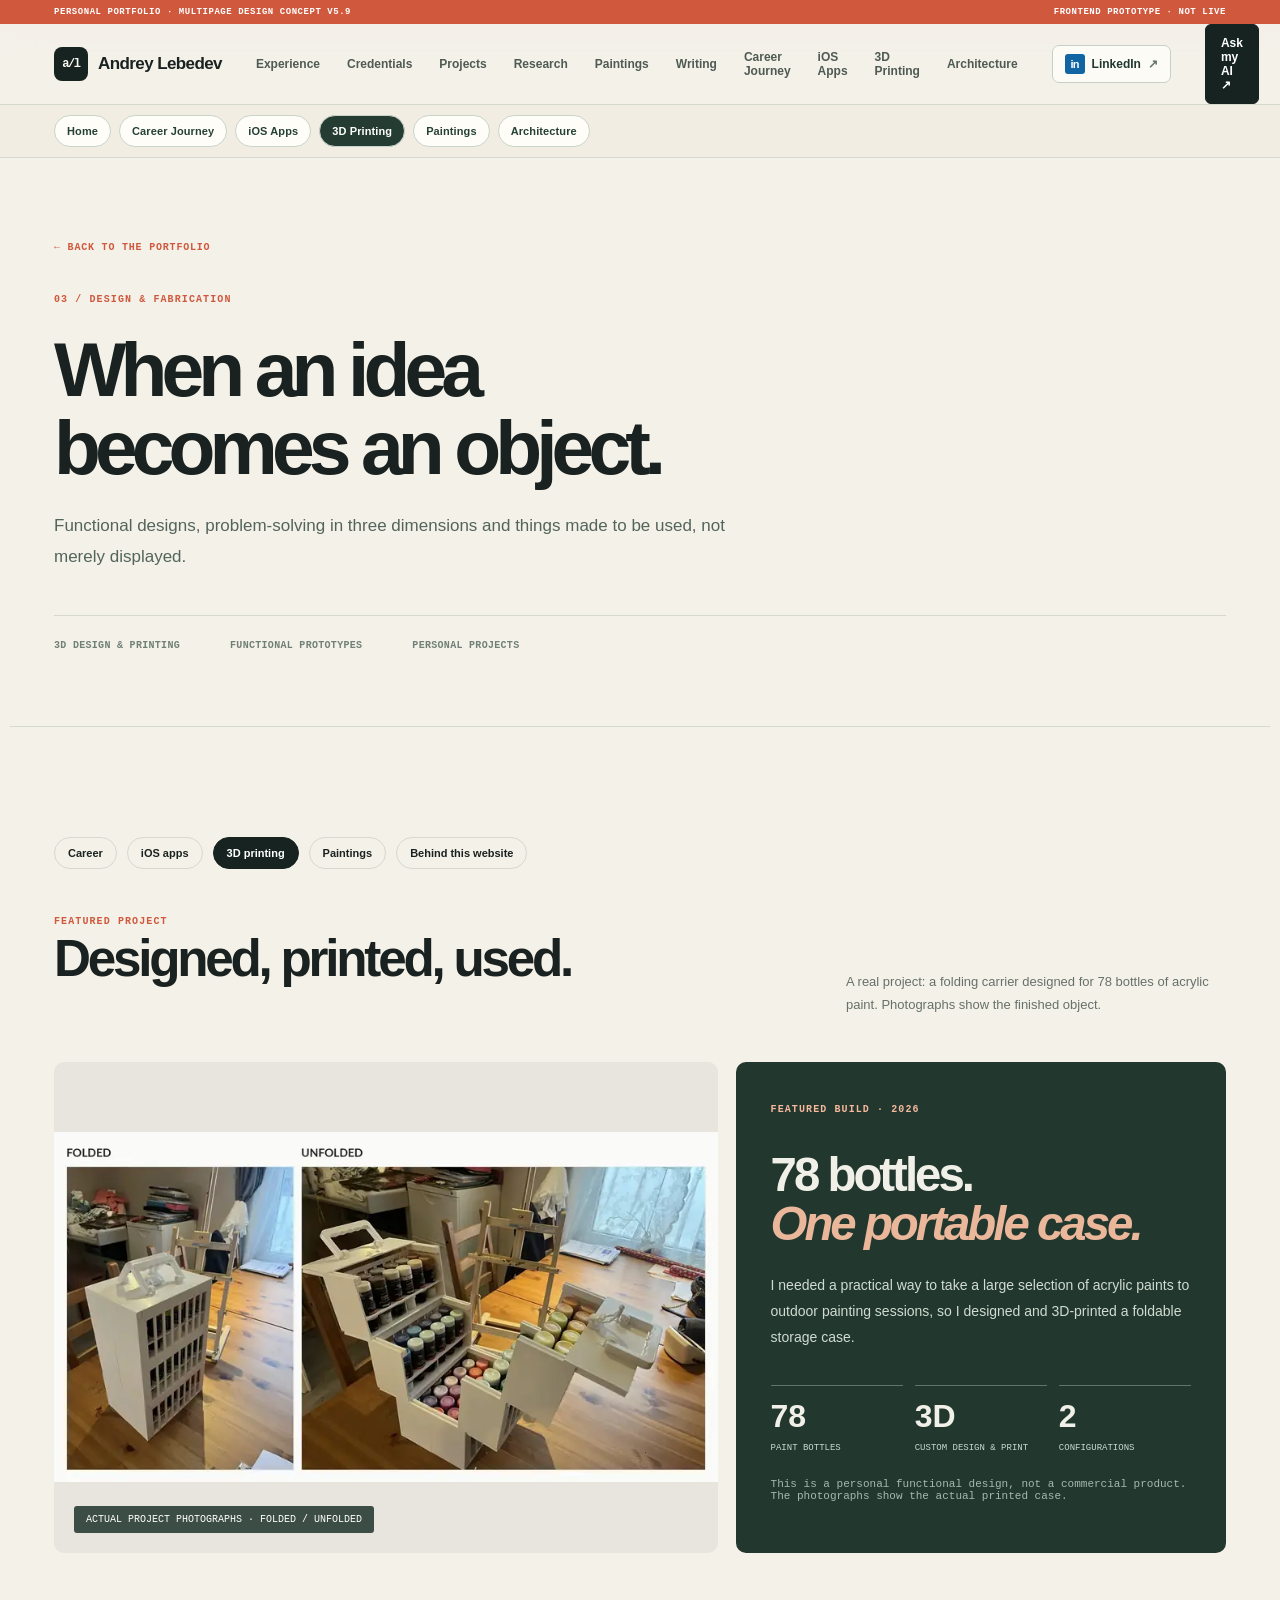
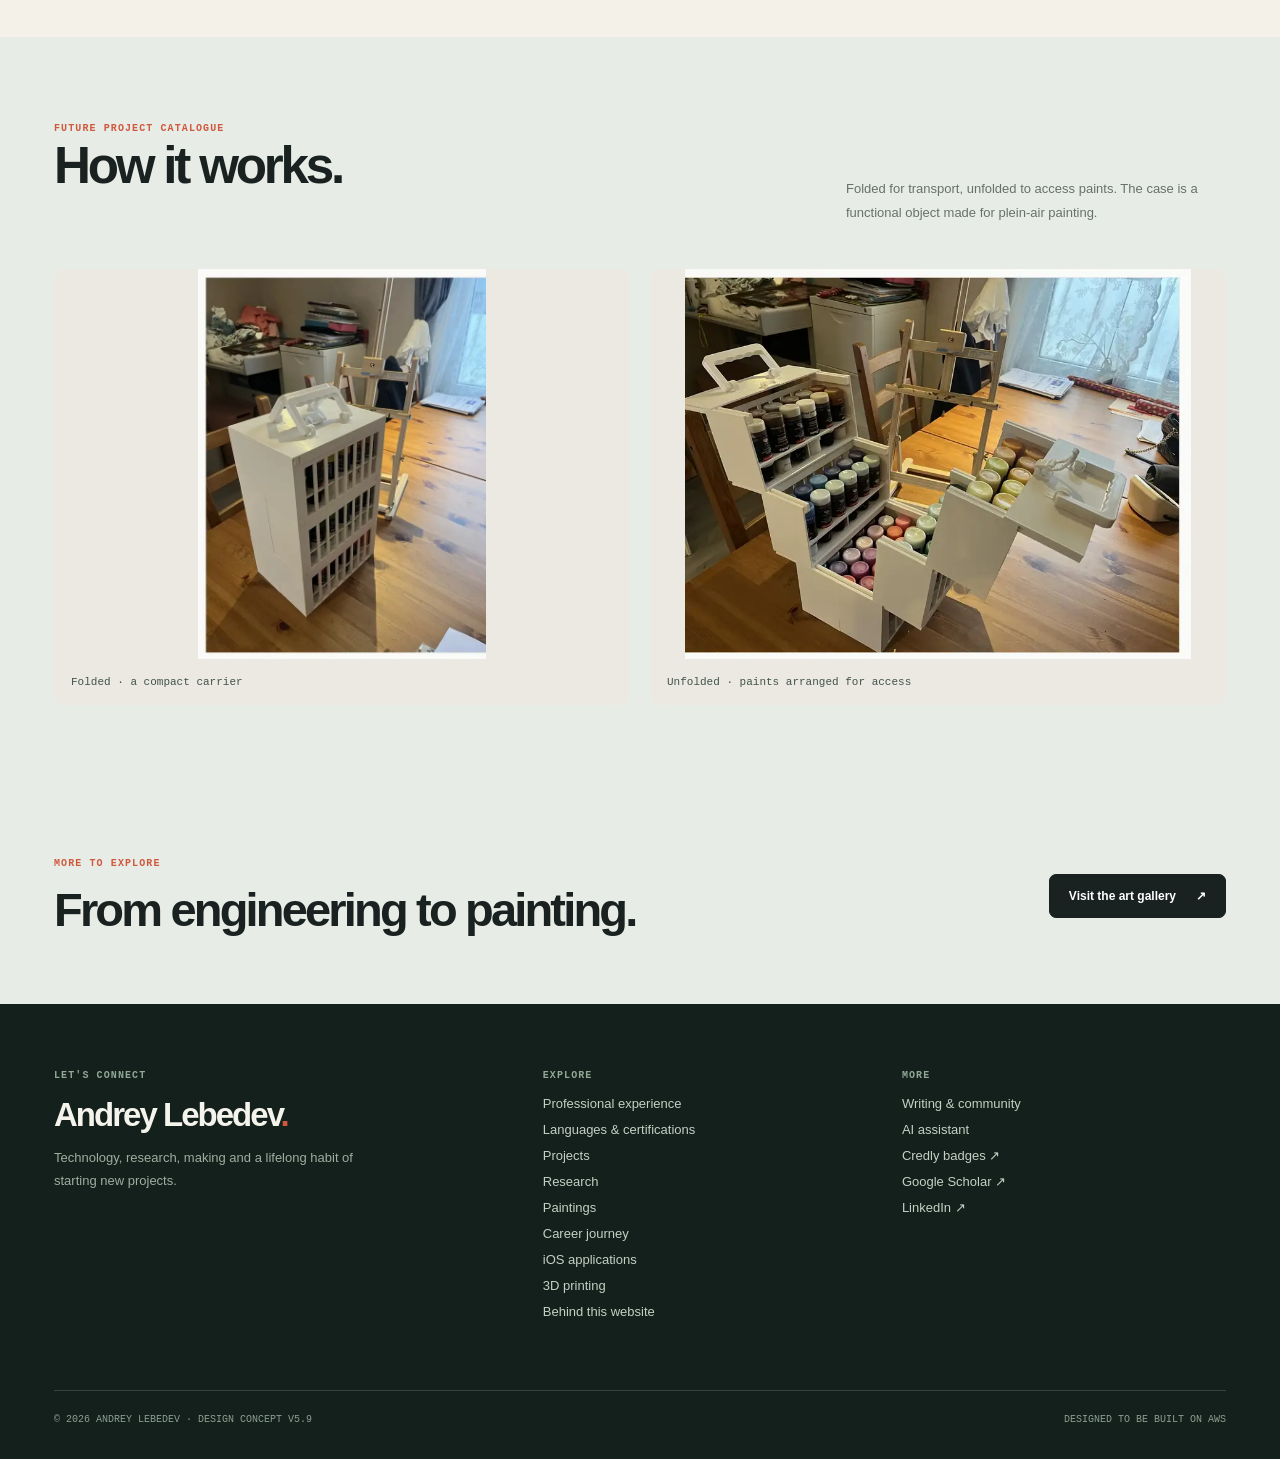
==== 3d-printing.html @ 44c7d783 "Add portfolio website and Amplify Hosting configuration" ====
<!DOCTYPE html>

<html lang="en"><head><meta charset="utf-8"/><meta content="width=device-width,initial-scale=1" name="viewport"/><meta content="#f4f1e9" name="theme-color"/><meta content="Functional 3D-printed designs and workshop projects by Andrey Lebedev." name="description"/><title>3D Printing | Andrey Lebedev</title><link href="assets/styles-3bea09bef80b.css" rel="stylesheet"/></head><body><div class="design-ribbon"><div class="wrap"><span>PERSONAL PORTFOLIO · MULTIPAGE DESIGN CONCEPT V5.9</span><span>FRONTEND PROTOTYPE · NOT LIVE</span></div></div><header>
<div class="wrap nav">
<a aria-label="Andrey Lebedev, home" class="logo" href="index.html#home"><span class="logo-box">a/l</span> Andrey Lebedev</a>
<nav aria-label="Main navigation" class="nav-links" id="navLinks">
<a href="index.html#experience">Experience</a><a href="index.html#credentials">Credentials</a><a href="index.html#projects">Projects</a><a href="index.html#research">Research</a><a href="art.html">Paintings</a><a href="index.html#writing">Writing</a>
<a href="career.html">Career Journey</a><a href="apps.html">iOS Apps</a><a href="3d-printing.html">3D Printing</a><a href="behind-the-site.html">Architecture</a></nav>
<a aria-label="Andrey Lebedev on LinkedIn (opens new tab)" class="nav-linkedin" href="https://www.linkedin.com/in/andremoniy/" rel="noopener noreferrer" target="_blank"><span aria-hidden="true" class="li-mark">in</span><span class="li-label">LinkedIn</span><span aria-hidden="true" class="li-out">↗</span></a><a class="nav-cta" href="index.html#assistant">Ask my AI ↗</a>
<button aria-expanded="false" aria-label="Toggle navigation" class="mobile-toggle" id="mobileToggle">☰</button>
</div>
</header><div class="site-directory"><nav aria-label="Portfolio pages" class="wrap"><a href="index.html#home">Home</a><a href="career.html">Career Journey</a><a href="apps.html">iOS Apps</a><a aria-current="page" href="3d-printing.html">3D Printing</a><a href="art.html">Paintings</a><a href="behind-the-site.html">Architecture</a></nav></div><main><section class="page-hero wrap"><a class="backlink" href="index.html#projects">← BACK TO THE PORTFOLIO</a><div class="eyebrow" style="margin-top:38px">03 / DESIGN &amp; FABRICATION</div><h1>When an idea<br/>becomes an object.</h1><p class="lede">Functional designs, problem-solving in three dimensions and things made to be used, not merely displayed.</p><div class="page-meta"><span>3D DESIGN &amp; PRINTING</span><span>FUNCTIONAL PROTOTYPES</span><span>PERSONAL PROJECTS</span></div></section>
<section class="page-section"><div class="wrap"><nav aria-label="Explore portfolio pages" class="sub-nav"><a href="career.html">Career</a><a href="apps.html">iOS apps</a><a aria-current="page" href="3d-printing.html">3D printing</a><a href="art.html">Paintings</a><a href="behind-the-site.html">Behind this website</a></nav><div class="split-head"><div><div class="eyebrow">FEATURED PROJECT</div><h2>Designed, printed, used.</h2></div><p>A real project: a folding carrier designed for 78 bottles of acrylic paint. Photographs show the finished object.</p></div><div class="real-case"><div class="case-photo-hero"><img alt="Actual 3D-printed acrylic paint case in folded and unfolded configurations" loading="lazy" src="assets/image-a6e6b68462f2e61e.webp"/><span class="real-photo-label">ACTUAL PROJECT PHOTOGRAPHS · FOLDED / UNFOLDED</span></div><div class="real-case-content"><div class="eyebrow">FEATURED BUILD · 2026</div><h2>78 bottles.<br/><em>One portable case.</em></h2><p>I needed a practical way to take a large selection of acrylic paints to outdoor painting sessions, so I designed and 3D-printed a foldable storage case.</p><div class="spec-row"><span><b>78</b><small>PAINT BOTTLES</small></span><span><b>3D</b><small>CUSTOM DESIGN &amp; PRINT</small></span><span><b>2</b><small>CONFIGURATIONS</small></span></div><p class="case-caption">This is a personal functional design, not a commercial product. The photographs show the actual printed case.</p></div></div></div></section>
<section class="page-section page-section-soft"><div class="wrap"><div class="split-head"><div><div class="eyebrow">FUTURE PROJECT CATALOGUE</div><h2>How it works.</h2></div><p>Folded for transport, unfolded to access paints. The case is a functional object made for plein-air painting.</p></div><div class="build-detail-grid"><figure><img alt="Folded 3D-printed paint case" loading="lazy" src="assets/image-3a86dd794a1996c5.webp"/><figcaption>Folded · a compact carrier</figcaption></figure><figure><img alt="Unfolded 3D-printed paint case revealing its paint storage" loading="lazy" src="assets/image-3938603abb410a23.webp"/><figcaption>Unfolded · paints arranged for access</figcaption></figure></div></div></section><section class="final-cta"><div class="wrap final-cta-inner"><div><div class="eyebrow accent">MORE TO EXPLORE</div><h2>From engineering to painting.</h2></div><a class="btn btn-primary" href="art.html">Visit the art gallery <span>↗</span></a></div></section></main><footer class="footer"><div class="wrap"><div class="footer-grid"><div><div class="eyebrow" style="color:#91a897">LET'S CONNECT</div><h2>Andrey Lebedev<span class="accent">.</span></h2><p>Technology, research, making and a lifelong habit of starting new projects.</p></div><div><div class="eyebrow" style="color:#91a897">EXPLORE</div><ul><li><a href="index.html#experience">Professional experience</a></li><li><a href="index.html#credentials">Languages &amp; certifications</a></li><li><a href="index.html#projects">Projects</a></li><li><a href="index.html#research">Research</a></li><li><a href="art.html">Paintings</a></li><li><a href="career.html">Career journey</a></li><li><a href="apps.html">iOS applications</a></li><li><a href="3d-printing.html">3D printing</a></li><li><a href="behind-the-site.html">Behind this website</a></li></ul></div><div><div class="eyebrow" style="color:#91a897">MORE</div><ul><li><a href="index.html#writing">Writing &amp; community</a></li><li><a href="index.html#assistant">AI assistant</a></li><li><a href="https://www.credly.com/users/andrey-lebedev.076a3905/badges/credly" rel="noopener noreferrer" target="_blank">Credly badges ↗</a></li><li><a href="https://scholar.google.com/citations?user=SfSFFIIAAAAJ&amp;hl=en" rel="noopener noreferrer" target="_blank">Google Scholar ↗</a></li><li><a href="https://www.linkedin.com/in/andremoniy/" rel="noopener noreferrer" target="_blank">LinkedIn ↗</a></li></ul></div></div><div class="footer-bottom"><span>© 2026 ANDREY LEBEDEV · DESIGN CONCEPT V5.9</span><span>DESIGNED TO BE BUILT ON AWS</span></div></div></footer><script>document.addEventListener('DOMContentLoaded',()=>{
 const nav=document.getElementById('navLinks'); const toggle=document.getElementById('mobileToggle');
 if(nav&&toggle){toggle.addEventListener('click',()=>{const opened=nav.classList.toggle('open');toggle.setAttribute('aria-expanded',String(opened));toggle.textContent=opened?'×':'☰';});nav.querySelectorAll('a').forEach(a=>a.addEventListener('click',()=>{nav.classList.remove('open');toggle.setAttribute('aria-expanded','false');toggle.textContent='☰';}));}
 const questions={leadership:['Has he led engineering teams?','Yes. He led the software development department at Intelinfo and served as Chapter Lead Engineer at ING Luxembourg.'],cloud:['Has he used AWS professionally?','Yes. His professional experience includes AWS work at ARHS, Ingenico and 3D Issue, as well as AWS-related architecture work.'],research:['Does he have academic experience?','Yes. He earned a PhD in Computer Science and held research and university teaching positions.']};
 document.querySelectorAll('[data-chat]').forEach(b=>b.addEventListener('click',()=>{document.querySelectorAll('[data-chat]').forEach(x=>x.classList.remove('active'));b.classList.add('active');const q=questions[b.dataset.chat];document.getElementById('chatQuestion').textContent=q[0];document.getElementById('chatAnswer').textContent=q[1];}));
 const modal=document.getElementById('cvModal');if(modal){const close=()=>{modal.classList.remove('visible');document.body.style.overflow='';};const openBtn=document.getElementById('recruiterButton');if(openBtn)openBtn.addEventListener('click',()=>{modal.classList.add('visible');document.body.style.overflow='hidden';document.getElementById('modalClose').focus();});document.getElementById('modalClose').addEventListener('click',close);document.getElementById('modalGotIt').addEventListener('click',close);modal.addEventListener('click',e=>{if(e.target===modal)close();});window.addEventListener('keydown',e=>{if(e.key==='Escape')close();});}
});

// Delegated painting lightbox; works after SPA route changes too.
(function(){
  if(window.__portfolioLightboxInstalled)return;window.__portfolioLightboxInstalled=true;
  document.addEventListener('click',function(e){
    const a=e.target.closest('a[data-art-view]');if(!a)return;
    e.preventDefault();const shade=document.createElement('div');shade.className='art-lightbox';shade.setAttribute('role','dialog');shade.setAttribute('aria-label','Artwork close-up');
    const image=document.createElement('img');image.src=a.href;image.alt=a.querySelector('img')?.alt||'Artwork';
    const close=document.createElement('button');close.setAttribute('aria-label','Close image');close.textContent='×';
    shade.append(image,close);document.body.appendChild(shade);document.body.style.overflow='hidden';
    function dismiss(){shade.remove();document.body.style.overflow='';document.removeEventListener('keydown',onKey)}
    function onKey(ev){if(ev.key==='Escape')dismiss()};document.addEventListener('keydown',onKey);
    shade.addEventListener('click',ev=>{if(ev.target===shade||ev.target===close)dismiss()});close.focus();
  });
})();
</script><script>
(function(){
  var appIds={"6761431119":"Stoolytics","6762096127":"Syntax Alchemist","6761403683":"AngryWife Mood Tracker"};
  var loaded={};
  window.portfolioAppleIconResponse = function(data){
    if(!data || !Array.isArray(data.results)) return;
    data.results.forEach(function(app){
      var key=String(app.trackId||'');
      if(!(key in appIds)) return;
      var icon=app.artworkUrl512 || app.artworkUrl100 || app.artworkUrl60;
      if(!icon || !/^https:\/\//.test(icon)) return;
      loaded[key]=true;
      document.querySelectorAll('img[data-app-id="'+key+'"]').forEach(function(img){
        img.src=icon;
        img.alt=appIds[key]+' original App Store icon';
        var status=img.closest('.icon-link')?.querySelector('.app-icon-status');
        if(status) status.textContent='OFFICIAL APP STORE ICON';
      });
    });
  };
  ['6761431119','6762096127','6761403683'].forEach(function(id){
    var script=document.createElement('script');
    script.src='https://itunes.apple.com/lookup?id='+encodeURIComponent(id)+'&country=lu&callback=portfolioAppleIconResponse';
    script.async=true;
    document.head.appendChild(script);
  });
})();
</script></body></html>
---- assets/styles-3bea09bef80b.css ----
:root {
      --bg: #f4f1e9; --paper: #fffdf8; --ink: #192220; --muted: #66716a;
      --line: #d6d9d0; --accent: #cf583d; --accent2: #a5bdad;
      --dark: #172321; --green: #536d5c; --font: "DM Sans", "Arial", sans-serif;
      --mono: "Space Mono", "Courier New", monospace;
    }
    * { box-sizing: border-box; }
    html { scroll-behavior: smooth; scroll-padding-top: 92px; }
    body { margin: 0; background: var(--bg); font-family: var(--font); color: var(--ink); -webkit-font-smoothing: antialiased; }
    a { color: inherit; text-decoration: none; }
    button, input { font: inherit; }
    button { cursor: pointer; }
    a:focus-visible, button:focus-visible { outline: 3px solid var(--accent); outline-offset: 3px; }
    ::selection { background: #dfada0; color: #1b2724; }
    .wrap { max-width: 1260px; margin: 0 auto; padding: 0 44px; }
    .eyebrow { font: 700 10px/1.6 var(--mono); letter-spacing: .11em; text-transform: uppercase; }
    .tiny { font-size: 12px; color: var(--muted); }
    .accent { color: var(--accent); }
    header { position: sticky; top: 0; z-index: 100; background: rgba(244,241,233,.94); border-bottom: 1px solid var(--line); backdrop-filter: blur(20px); }
    .nav { min-height: 76px; display: flex; align-items: center; gap: 34px; }
    .logo { display: inline-flex; align-items: center; gap: 10px; margin-right: auto; white-space: nowrap; font-weight: 700; font-size: 15px; letter-spacing: -.04em; }
    .logo-box { width: 34px; height: 34px; background: var(--dark); color: #faf8f3; display: grid; place-items: center; border-radius: 8px; font: 700 12px var(--mono); letter-spacing: -.12em; }
    .nav-links { display: flex; align-items: center; gap: 27px; }
    .nav-links a { font-size: 12px; font-weight: 600; color: #4f5a53; transition: color .2s; }
    .nav-links a:hover { color: var(--accent); }
    .nav-cta { padding: 11px 15px; border-radius: 6px; background: var(--dark); color: white; font-size: 12px; font-weight: 700; border: 1px solid var(--dark); }
    .nav-cta:hover { background: #33463f; }
    .mobile-toggle { border: none; background: transparent; display: none; padding: 10px; font-size: 21px; }
    .design-ribbon { background: var(--accent); color: #fff; padding: 7px 0; }
    .design-ribbon .wrap { display: flex; justify-content: space-between; font: 700 9px var(--mono); letter-spacing: .06em; gap: 10px; }
    .hero { min-height: 685px; display: grid; grid-template-columns: 53% 47%; padding-top: 67px; padding-bottom: 74px; gap: 14px; align-items: center; }
    .hero-copy { padding-right: 34px; }
    .hero-intro { display: flex; align-items: center; gap: 13px; margin-bottom: 28px; color: #506159; }
    .status-dot { width: 8px; height: 8px; border-radius: 100%; background: var(--accent); box-shadow: 0 0 0 5px rgba(207,88,61,.11); }
    h1,h2,h3,p { margin-top: 0; }
    h1 { max-width: 690px; font-weight: 600; font-size: clamp(47px, 5.3vw, 78px); line-height: 1.045; letter-spacing: -.077em; margin: 0 0 26px; }
    h1 em { color: var(--accent); font-style: normal; }
    .hero-copy > p { max-width: 490px; color: #5d6961; font-size: 16px; line-height: 1.85; margin-bottom: 30px; }
    .btn-group { display: flex; flex-wrap: wrap; gap: 12px; }
    .btn { border: 1px solid var(--ink); padding: 14px 19px; font-size: 12px; font-weight: 700; border-radius: 7px; display: inline-flex; align-items: center; justify-content: center; gap: 20px; transition: transform .2s, background .2s; }
    .btn:hover { transform: translateY(-2px); }
    .btn-primary { background: var(--ink); color: white; }
    .btn-secondary { background: transparent; }
    .hero-bottom { margin-top: 64px; display: flex; align-items: center; gap: 15px; }
    .hero-bottom .line { height: 1px; width: 37px; background: var(--accent); }
    .hero-bottom span { font: 11px var(--mono); color: #6f7972; }
    .mosaic { height: 524px; display: grid; grid-template-columns: 1fr 1fr; grid-template-rows: 1fr .83fr; gap: 13px; padding-left: 2px; }
    .tile { position: relative; border-radius: 10px; overflow: hidden; min-width: 0; min-height: 0; transition: transform .25s ease; isolation: isolate; }
    .tile:hover { transform: translateY(-4px); }
    .tile::after { content: ''; position:absolute; inset:0; border: 1px solid rgba(20,30,26,.08); border-radius:inherit; pointer-events:none; }
    .tile-label { position: absolute; bottom: 13px; left: 14px; z-index: 5; display: inline-flex; align-items: center; gap: 8px; background: rgba(255,255,250,.92); backdrop-filter: blur(8px); border-radius: 4px; padding: 8px 10px; font: 700 10px var(--mono); }
    .tile-number { color: #a0a89d; }
    .tile-code { background: #25332e; color: #acbaa9; padding: 24px 19px; }
    .tile-code:before { content: ''; position: absolute; inset: 0; background: radial-gradient(circle at 92% 7%, rgba(142,185,144,.21), transparent 55%); }
    .code-top { display: flex; align-items: center; gap: 5px; margin-bottom: 30px; }
    .code-top i { width: 5px; height: 5px; background: #728779; border-radius: 50%; }
    .code-lines { position: relative; z-index: 1; font: 10px/2.2 var(--mono); white-space: nowrap; opacity: .89; }
    .code-lines .mint { color: #b6d8b9; } .code-lines .orange { color: #e6a28c; }
    .code-lines .indent { padding-left: 15px; }
    .tile-paper { background: #d7dcd2; display:grid;place-items:center; }
    .paper-sheet { width: 71%; height: 88%; transform: rotate(9deg) translateY(-10px); background: #f9f7f0; box-shadow: -12px 13px 21px rgba(33,49,43,.14); padding: 25px 16px; }
    .paper-sheet .paper-title { font: 700 10px/1.45 var(--mono); letter-spacing: -.03em; color: #38473d; max-width: 145px; margin-bottom: 18px; }
    .paper-line { height: 3px; background: #d3d8cf; margin: 7px 0; }
    .paper-line.short { width: 73%; }
    .paper-chart { height: 60px; margin-top: 15px; border-left: 1px solid #9ea9a2; border-bottom: 1px solid #9ea9a2; position: relative; }
    .paper-chart span { position:absolute; height: 2px; background: #77918b; transform-origin:left; }
    .paper-chart span:nth-child(1) { width: 48%; top: 43px; left: 3px; transform:rotate(-15deg); }
    .paper-chart span:nth-child(2) { width: 52%; top: 30px; left: 46%; transform:rotate(-35deg); }
    .tile-print { background: #c4d3c7; display: grid; place-items: center; }
    .print-plane { width: 165px; height: 119px; background: #b0c3b4; position: relative; transform: skewY(-23deg) rotate(-3deg); border: 1px solid #91a996; box-shadow: 15px 15px 0 #9cb6a3, 15px 15px 0 1px #89a692; }
    .print-plane::before { content:''; position:absolute; inset: 20px 38px; border: 10px solid #426859; border-radius: 14px; box-shadow: 9px 9px 0 #7c9e88, inset 6px 6px 0 rgba(255,255,255,.2); }
    .print-plane::after { content:''; position:absolute; inset: 43px 63px; background:#b0c3b4; border-radius:4px; }
    .print-grid { position:absolute; inset:0; background-image: linear-gradient(rgba(41,72,52,.07) 1px, transparent 1px), linear-gradient(90deg, rgba(41,72,52,.07) 1px, transparent 1px); background-size:20px 20px; }
    .tile-art { background: #e4c9aa; }
    .tile-art .paint-one { position: absolute; top: -38px; left: 18%; width: 73%; height: 123%; background: #7c5946; border-radius: 35% 70% 39% 55%; transform:rotate(-24deg); filter: blur(.4px); }
    .tile-art .paint-two { position:absolute; top: -2%; left: 34%; width: 37%; height: 118%; background: #b78461; border-radius: 53% 27% 65% 42%; transform: rotate(24deg); box-shadow: -8px 8px 0 #a26f50; }
    .tile-art .paint-three { position:absolute; top: 24%; left: 16%; width: 70%; height: 25%; background: #d5a478; border-radius: 45%; transform:rotate(-30deg); filter:blur(2px); }
    .tile-art .paint-four { position:absolute; top: 2%; left: 65%; width: 14%; height: 77%; background: #4b3e37; border-radius: 80%; transform:rotate(24deg); opacity:.7; }
    .section { padding: 105px 0; }
    .section-head { display: flex; gap: 38px; justify-content: space-between; align-items: end; margin-bottom: 42px; }
    .section-head h2 { font-size: clamp(36px, 4vw, 58px); line-height: 1.08; font-weight: 600; letter-spacing: -.069em; margin: 14px 0 0; max-width: 800px; }
    .section-head p { max-width: 320px; font-size: 14px; line-height: 1.8; color: var(--muted); margin: 0; }
    .top-rule { border-top: 1px solid var(--line); padding-top: 14px; }
    .top-rule .eyebrow { color: var(--accent); }
    .career { background: #e8ece6; }
    .career-shell { display: grid; grid-template-columns: minmax(0,1fr) 1.4fr; gap: 80px; align-items:start; }
    .career-intro h2 { font-size: clamp(38px,4vw,55px); line-height:1.13; letter-spacing:-.068em; margin-top:15px; margin-bottom:19px; }
    .career-intro p { color: #586860; line-height:1.85; font-size:15px; max-width: 350px; }
    .career-rows { border-top: 1px solid #c4ccc1; }
    .career-row { padding: 23px 0; display:grid; grid-template-columns: 1.1fr 1fr 22px; gap:12px; align-items:center; border-bottom: 1px solid #c4ccc1; }
    .career-row h3 { font-size: 18px; font-weight: 600; margin: 0 0 5px; letter-spacing:-.03em; }
    .career-row span { color: #6a786f; font-size: 12px; }
    .career-row .role { color:#42534b; font-size:13px; }
    .career-row .arrow { font-size: 20px; color:var(--accent); }
    .small-link { display: inline-flex; gap:13px; align-items:center; color:var(--ink); font-size:12px; font-weight:700; padding-bottom:8px; border-bottom:1px solid var(--ink); margin-top:20px; }
    .project-grid { display:grid; grid-template-columns: repeat(3,minmax(0,1fr)); gap:16px; }
    .project-card { border: 1px solid var(--line); border-radius:9px; background: #faf8f2; overflow:hidden; }
    .project-graphic { height: 246px; position: relative; overflow:hidden; display: grid; place-items:center; }
    .project-meta { padding: 21px 22px 24px; }
    .project-meta .eyebrow { color:#8a948b; font-size:9px; }
    .project-meta h3 { font-size:20px; letter-spacing:-.04em; margin:9px 0; }
    .project-meta p { margin:0; color:var(--muted); font-size:13px; line-height:1.7; min-height:45px; }
    .app-graphic { background:#dee5da; }
    .phone { height:195px; width:100px; border:6px solid #27302d; background:#fbfaf5; border-radius:24px; box-shadow:18px 14px 0 rgba(37,51,46,.11); padding:18px 9px 9px; transform:rotate(-10deg) translateY(12px); }
    .notch { position:absolute; width:39px; height:6px; background:#27302d; border-radius:8px; top:35px; left:calc(50% - 30px); transform:rotate(-10deg); }
    .app-sun { width:40px; height:40px; background:#d7774b; border-radius:100%; margin: 6px auto 12px; }
    .app-line { height:6px; background:#d1ddd0; border-radius:7px; margin:8px 0; }
    .app-line.half { width:63%; }
    .mesh-graphic { background:#d6e3dc; }
    .mesh-platform { transform:rotate(-30deg) skewY(19deg); width:145px; height:145px; background:repeating-linear-gradient(0deg,#8caa99 0px,#8caa99 2px,#bbd0c0 2px,#bbd0c0 8px); box-shadow: 11px 13px 0 #72917f, 22px 25px 0 #91af9b; border-radius:16px; border:3px solid #527c64; }
    .research-graphic { background:#dfd8ca; }
    .book { width:160px; height:190px; transform:rotate(-9deg) translateY(14px); background:#eae9dd; box-shadow: 14px 12px 0 #b0b5a8, 22px 21px 28px rgba(27,36,31,.14); padding:26px 21px; color:#45574d; }
    .book .eyebrow { font-size:9px; }
    .book h4 { font:700 17px/1.4 var(--font); margin:28px 0 20px; letter-spacing:-.04em; }
    .book-rule { height:2px; width:60px; background:#b18b6c; }
    .research-block { background:var(--dark); color:white; padding:64px; border-radius:12px; display:grid; grid-template-columns:1.05fr .95fr; gap:50px; align-items:center; position:relative; overflow:hidden; }
    .research-block::after { content:'∑'; position:absolute; font-size:390px; font-family:Georgia,serif; right:-17px; top:-130px; opacity:.038; pointer-events:none; }
    .research-block .eyebrow { color:#9eb5a6; }
    .research-block h2 { max-width:560px; font-size:clamp(37px,4vw,56px); margin:18px 0 17px; letter-spacing:-.065em; line-height:1.12; }
    .research-block p { color:#b4c2b8; max-width:455px; line-height:1.8; font-size:14px; }
    .research-aside { border:1px solid #52635a; padding:26px; border-radius:8px; position:relative; z-index:2; }
    .research-aside .num { color:#e4eee1; font-size:49px; letter-spacing:-.07em; line-height:1; margin:12px 0; font-weight:600; }
    .research-aside p { font-size:12px; margin:9px 0 0; }
    .research-tags { display:flex; flex-wrap:wrap; gap:8px; margin-top:19px; }
    .research-tags span { border:1px solid #52635a; border-radius:4px; color:#d5ded7; font-size:11px; padding:8px 10px; }
    .art-gallery { display:grid; grid-template-columns:1.25fr .75fr .75fr; gap:16px; }
    .art-piece { min-height: 345px; border-radius:8px; position:relative; overflow:hidden; background:#baa58f; }
    .art-piece > span { position:absolute; bottom:15px; left:15px; z-index:2; font:700 10px var(--mono); letter-spacing:.04em; background:rgba(255,254,248,.88); border-radius:4px; padding:9px 11px; }
    .art-piece.one { background: radial-gradient(ellipse at 48% 40%, #cba37f 0 19%, transparent 20%), radial-gradient(ellipse at 46% 69%, #a0654b 0 30%, transparent 31%), linear-gradient(120deg,#413f36,#8a7055 52%, #b69a7a); }
    .art-piece.one::before { content:''; width:35%; height:40%; position:absolute; top:11%; left:32%; background:linear-gradient(110deg,#74543f 5%,#dfb28b 48%,#846449 90%); border-radius:46% 52% 50% 43%; box-shadow: 0 -20px 0 4px #393a32; transform:rotate(-6deg); filter:blur(2px); }
    .art-piece.two { background:linear-gradient(150deg,#a9b09c 10%,#6a7b6e 28%,#d1b78e 54%,#79785b 80%); }
    .art-piece.two::before { content:'';position:absolute;inset:36% -20% 13%;background:radial-gradient(ellipse at 60% 20%, #9ea88d 0 14%, transparent 15%), linear-gradient(25deg,#465e50 15%,#758169 55%,#d1b68b); transform:rotate(-7deg); filter:blur(3px); }
    .art-piece.three { background:linear-gradient(45deg,#cc9976 0 22%,#805942 22% 45%,#dfb98c 45% 60%,#4f544a 60% 80%,#ac8464 80%); }
    .art-piece.three::before { content:'';position:absolute;left:15%;top:21%;width:90%;height:48%;background:radial-gradient(ellipse at center,#d4ae7b,#745446 65%, transparent 67%);border-radius:90%;filter:blur(13px); }
    .note-under { margin-top:14px; font-size:11px; color:#92998e; }
    .writing { background:#e8ece6; }
    .writing-grid { display:grid; grid-template-columns:repeat(3,1fr); gap:15px; }
    .writing-entry { background:#faf8f2; border:1px solid #d0d6cb; border-radius:8px; padding:30px; min-height:190px; }
    .writing-entry .symbol { font-size:28px; font-weight:700; margin-bottom:25px; display:block; }
    .writing-entry h3 { font-size:17px; margin:0 0 9px; letter-spacing:-.03em; }
    .writing-entry p { font-size:13px; line-height:1.7; color:var(--muted); margin:0; }
    .ai-section { padding:110px 0; }
    .ai-panel { background:#202d28; color:#fbfaf5; border-radius:13px; display:grid; grid-template-columns:1fr 1fr; gap:50px; padding:65px; }
    .ai-panel h2 { font-size:clamp(37px,4vw,56px); line-height:1.12; letter-spacing:-.065em; margin:14px 0 17px; }
    .ai-panel p { color:#b8c5bc; font-size:14px; line-height:1.8; max-width:480px; }
    .ai-panel .eyebrow { color:#a7bdab; }
    .ai-chips { display:flex; flex-wrap:wrap; gap:8px; margin-top:34px; }
    .ai-chip { background:transparent; border:1px solid #667a6d; color:#e9f0e9; border-radius:30px; padding:11px 13px; text-align:left; font-size:11px; }
    .ai-chip:hover, .ai-chip.active { background:#445e4d; border-color:#7d9985; }
    .chat-window { background:#f8f7f1; color:var(--ink); border-radius:10px; padding:0; overflow:hidden; min-height:340px; box-shadow:0 16px 55px rgba(5,15,10,.18); display:flex; flex-direction:column; }
    .chat-header { display:flex; align-items:center; gap:10px; padding:16px 18px; border-bottom:1px solid #e0e4db; font-size:12px; font-weight:700; }
    .bot-avatar { width:26px; height:26px; border-radius:8px; background:#d6e5d7; display:grid; place-items:center; font:700 11px var(--mono); }
    .demo-chip { margin-left:auto; padding:5px 6px; color:#7a8478; border:1px solid #dbe1d8; border-radius:4px; font:9px var(--mono); }
    .chat-messages { flex:1; display:flex; flex-direction:column; gap:13px; padding:20px 18px; font-size:12px; line-height:1.7; }
    .chat-user { align-self:flex-end; background:#e1e8de; max-width:90%; padding:11px 12px; border-radius:10px 10px 2px 10px; }
    .chat-bot { align-self:flex-start; max-width:95%; display:flex; align-items:start; gap:9px; }
    .chat-bot .bot-avatar { flex-shrink:0; }
    .chat-bot .message { padding:8px 0; color:#4c5a51; }
    .chat-bottom { border-top:1px solid #e0e4db; padding:14px 18px; color:#87938a; font-size:11px; }
    .footer { background:#14201b; padding:64px 0 34px; color:#f4f4ec; }
    .footer-grid { display:grid; grid-template-columns:1.4fr 1fr 1fr; gap:35px; margin-bottom:60px; }
    .footer h2 { font-size:33px; letter-spacing:-.06em; margin:12px 0; }
    .footer p { font-size:13px; line-height:1.8; color:#9daea1; max-width:310px; }
    .footer ul { padding:0; margin:12px 0 0; list-style:none; }
    .footer li { margin:11px 0; font-size:13px; color:#c4d0c5; }
    .footer li a:hover { color:white; text-decoration:underline; }
    .footer-bottom { border-top:1px solid #34443a; padding-top:23px; display:flex; justify-content:space-between; gap:15px; color:#8c9e91; font:10px var(--mono); }
    .modal-backdrop { position:fixed; inset:0; background:rgba(17,30,24,.73); z-index:300; display:none; align-items:center; justify-content:center; padding:20px; }
    .modal-backdrop.visible { display:flex; }
    .modal { position:relative; background:#f9f7f0; color:var(--ink); border-radius:12px; max-width:440px; padding:40px; }
    .modal h3 { font-size:28px; letter-spacing:-.05em; margin:12px 0; }
    .modal p { color:var(--muted); font-size:14px; line-height:1.75; }
    .modal-close { position:absolute; right:14px; top:13px; border:0; background:transparent; font-size:25px; color:#657369; }
    @media (max-width:1080px) {
      .wrap { padding:0 28px; } .nav { gap:18px; } .nav-links { gap:15px; }
      .hero { grid-template-columns:52% 48%; } .hero-copy { padding-right:10px; }
      h1 { font-size: 59px; } .mosaic { height:450px; }
      .career-shell { gap:40px; } .ai-panel { padding:45px; gap:30px; }
    }
    @media (max-width:780px) {
      .wrap { padding:0 21px; } .nav { min-height:66px; }
      .mobile-toggle { display:block; margin-left:0; }
      .nav-links { display:none; position:absolute; top:66px; left:0; right:0; background:#f4f1e9; padding:20px 24px; border-bottom:1px solid var(--line); box-shadow:0 15px 20px rgba(10,20,10,.08); }
      .nav-links.open { display:flex; flex-direction:column; align-items:stretch; gap:0; }
      .nav-links a { padding:13px 6px; font-size:14px; }
      .nav-cta { padding:10px 12px; }
      .hero { padding-top:55px; padding-bottom:70px; display:flex; flex-direction:column; align-items:stretch; gap:48px; min-height:initial; }
      h1 { max-width:580px; font-size:clamp(50px,9vw,72px); }
      .hero-bottom { margin-top:38px; }
      .mosaic { height:475px; padding:0; }
      .section { padding:77px 0; } .section-head { flex-direction:column; align-items:start; gap:17px; }
      .career-shell { grid-template-columns:1fr; gap:22px; }
      .project-grid { grid-template-columns:repeat(2,1fr); }
      .project-grid .project-card:last-child { grid-column:span 2; }
      .research-block { grid-template-columns:1fr; gap:18px; padding:42px 34px; }
      .art-gallery { grid-template-columns:1fr 1fr; } .art-piece.one { grid-column:span 2; }
      .writing-grid { grid-template-columns:1fr; } .writing-entry { min-height:initial; }
      .ai-panel { grid-template-columns:1fr; }
      .footer-grid { grid-template-columns:1fr 1fr; } .footer-grid > div:first-child { grid-column:span 2; }
    }
    @media (max-width:520px) {
      .logo { font-size:13px; } .logo-box { width:31px; height:31px; }
      .design-ribbon .wrap { font-size:8px; } .design-ribbon .wrap span:last-child { display:none; }
      h1 { font-size:50px; } .hero-intro { font-size:9px; }
      .hero-copy > p { font-size:14px; }
      .mosaic { height:345px; gap:8px; }
      .tile-label { font-size:8px; padding:6px; left:7px; bottom:7px; }
      .tile-code { padding:15px 11px; } .code-lines { font-size:7px; line-height:2.1; }
      .code-top { margin-bottom:17px; } .paper-sheet { padding:16px 10px; }
      .paper-sheet .paper-title { font-size:8px; margin-bottom:7px; } .paper-line { margin:4px 0; }
      .paper-chart { height:25px; margin-top:8px; }
      .print-plane { transform:scale(.6) skewY(-23deg) rotate(-3deg); }
      .section-head h2 { font-size:41px; }
      .project-grid { grid-template-columns:1fr; } .project-grid .project-card:last-child { grid-column:auto; }
      .project-graphic { height:230px; }
      .career-row { grid-template-columns:1fr 25px; row-gap:7px; }
      .career-row .role { grid-column:1; grid-row:2; } .career-row .arrow { grid-column:2; grid-row:1; }
      .research-block { padding:33px 25px; }
      .research-block h2, .ai-panel h2 { font-size:40px; }
      .art-gallery { gap:9px; } .art-piece { min-height:220px; } .art-piece.one { min-height:300px; }
      .ai-section { padding:80px 0; } .ai-panel { padding:33px 22px; gap:30px; }
      .footer-grid { gap:20px; } .footer-bottom { flex-direction:column; }
    }
    @media (prefers-reduced-motion: reduce) { html { scroll-behavior: auto; } *, *::before, *::after { animation-duration:.01ms !important; transition-duration:.01ms !important; } }

    /* V2: portrait, language proficiency and selected certifications */
    .hero-identity { display:flex; align-items:center; gap:18px; margin:0 0 31px; }
    .hero-headshot { flex-shrink:0; width:108px; height:118px; border-radius:11px; overflow:hidden; background:#d9ddd6; box-shadow:0 10px 26px rgba(25,36,31,.12); border:3px solid rgba(255,255,255,.78); transform:rotate(-2deg); }
    .hero-headshot img { width:100%;height:100%;object-fit:cover;object-position: center 30%;display:block;transform:scale(1.03); }
    .identity-info { display:flex;flex-direction:column;gap:6px;min-width:0; }
    .identity-name { color:var(--accent);font-size:9px;letter-spacing:.07em; }
    .identity-dot { padding:0 2px; }
    .identity-info strong { font-size:16px;line-height:1.3;letter-spacing:-.03em; }
    .identity-info>span:last-child { color:var(--muted);font-size:12px; }
    .hero-bottom { margin-top:39px; }
    .credentials { background:#f4f1e9; padding-top:90px;padding-bottom:80px; }
    .credentials-grid { display:grid;grid-template-columns:1fr 1fr;gap:18px; }
    .credential-card { min-width:0; border:1px solid #d4dbd1; background:#fffcf6; border-radius:12px;padding:31px 33px 30px; }
    .credential-card-top { display:flex; align-items:center; justify-content:space-between; gap:12px; }
    .credential-symbol { color:#bfd0be; font:600 30px/1 var(--mono); }
    .credential-card h3 { font-size:31px;font-weight:600;letter-spacing:-.055em;margin:5px 0 8px; }
    .credential-intro { color:var(--muted);font-size:12px;line-height:1.7;margin-bottom:25px;min-height:41px; }
    .language-list { display:flex;flex-direction:column; }
    .language-row { border-top:1px solid #e5e8df;padding:13px 0;display:grid;grid-template-columns:minmax(108px,1fr) 95px 96px;gap:5px;align-items:center; }
    .language-row:last-child { border-bottom:1px solid #e5e8df; }
    .lang-name { font-size:13px;font-weight:600; }
    .lang-level { color:#77837b;font-size:11px; }
    .lang-dots { color:var(--accent);font-size:14px;letter-spacing:2px;white-space:nowrap; }
    .lang-dots i { font-style:normal;color:#d8dfd6; }
    .cert-list { display:flex;flex-direction:column; }
    .cert-row { border-top:1px solid #e5e8df;padding:14px 0;display:grid;grid-template-columns:43px minmax(0,1fr) 12px;gap:13px;align-items:start; }
    .cert-row:last-child { border-bottom:1px solid #e5e8df; }
    .cert-year { font:700 10px/1.6 var(--mono);color:var(--accent);padding-top:2px; }
    .cert-row strong { display:block;font-size:13px;line-height:1.5;font-weight:650;letter-spacing:-.02em; }
    .cert-row div>span { display:block;color:#7a867d;font-size:11px;margin-top:4px; }
    .cert-mark { color:#b9c5b8;font-size:15px; }
    .cert-footnote { color:#9aa29a;font-size:10px;line-height:1.55;margin:15px 0 0; }
    @media(max-width:1080px) { .hero-headshot { width:92px;height:101px; } .identity-info strong { font-size:14px; } .credentials-grid { gap:13px; } .credential-card { padding:26px; } .language-row { grid-template-columns:minmax(90px,1fr) 76px 86px; } .lang-dots { font-size:12px;letter-spacing:1.5px; } }
    @media(max-width:780px) { .hero-identity { margin-bottom:32px; } .credentials { padding-top:70px;padding-bottom:72px; } .credentials-grid { grid-template-columns:1fr; } .credential-card { padding:30px; } .language-row { grid-template-columns:minmax(120px,1fr) 115px 100px; } .lang-dots { font-size:14px;letter-spacing:2px; } }
    @media(max-width:520px) { .hero-identity { gap:14px; } .hero-headshot { width:88px;height:99px; } .identity-name { font-size:8px; } .identity-info strong { font-size:13px; } .identity-info>span:last-child { font-size:11px; } .credential-card { padding:22px; } .credential-card h3 { font-size:27px; } .credential-intro { min-height:0; } .language-row { grid-template-columns:minmax(0,1fr) 73px 82px;gap:5px; } .lang-name { font-size:12px; } .lang-level { font-size:10px; } .lang-dots { font-size:12px;letter-spacing:1.3px; } }

    /* V3: external credential and academic profiles */
    .source-link { display:flex;align-items:center; gap:13px; border:1px solid #c5d5c9; border-radius:9px; padding:15px 14px; background:#e9f0e9; transition:transform .2s, background .2s; }
    .source-link:hover { background:#deeadf; transform:translateY(-2px); }
    .source-icon { flex:0 0 36px; height:36px; display:grid;place-items:center; border-radius:9px;background:#335949;color:#fff;font:700 17px var(--font); }
    .source-link>span:nth-child(2) { min-width:0; flex:1; }
    .source-link strong { display:block;font-size:12px;line-height:1.45; }
    .source-link small { display:block;color:#5c7463;margin-top:4px;font-size:10px;line-height:1.5; }
    .source-arrow { font-size:20px;color:#496c55; }
    .cert-footnote { margin-top:11px; }
    .research-block { overflow:hidden; }
    .research-copy { position:relative;z-index:2; }
    .scholar-primary { color:#f1f2e9;border-color:#9fb1a2; }
    .scholar-card { margin-top:23px;border-top:1px solid #53655b;padding-top:19px;position:relative;z-index:2; }
    .scholar-card-header { display:flex;gap:13px;align-items:center; }
    .scholar-mark { width:42px;height:42px;border-radius:8px;background:#e4eee1;color:#25372b;font:700 22px Georgia,serif;display:grid;place-items:center;flex:none; }
    .scholar-card-header strong { display:block;font-size:14px; }
    .scholar-card-header small { display:block;font-size:10px;margin-top:5px;color:#9eb6a5;line-height:1.45; }
    .scholar-card>p { color:#a9b8ad!important; font-size:11px!important;line-height:1.7; margin:13px 0 10px!important; }
    .scholar-card>a { display:inline-flex;gap:9px;align-items:center;color:#f1f2e9; font-size:11px;font-weight:700;padding:4px 0 6px;border-bottom:1px solid #9eb6a5; }
    .scholar-card>a:hover,.scholar-primary:hover {color:white;border-color:white;}
    @media(max-width:780px) { .scholar-card { margin-top:18px; } }

    /* V4: a real portrait as the dominant visual; four mini navigation tiles retain the original aesthetic. */
    .hero-identity { margin-bottom:36px; }
    .identity-info { gap:8px; }
    .identity-info strong { font-size:20px; }
    .mosaic {
      grid-template-columns: minmax(0,1.55fr) minmax(0,.95fr);
      grid-template-rows:repeat(4,minmax(0,1fr));
      gap:11px;
      padding-left:0;
    }
    .mosaic .tile-portrait { grid-column:1; grid-row:1 / 5; background:#e0e3dd; }
    .tile-portrait img { display:block;width:100%;height:100%;object-fit:cover;object-position:50% 35%; }
    .tile-portrait::before { content:"";position:absolute;inset:55% 0 0;background:linear-gradient(0deg,rgba(15,26,23,.82),transparent);z-index:1;pointer-events:none; }
    .portrait-caption { position:absolute;bottom:20px;left:20px;right:18px;color:#fff;z-index:2;display:flex;flex-direction:column;gap:7px; }
    .portrait-caption .eyebrow { font-size:10px;color:#f7c5b4; }
    .portrait-caption strong { font-size:19px;letter-spacing:-.03em;line-height:1.22; }
    .mosaic .tile:not(.tile-portrait) { min-height:0; }
    .mosaic .tile-code { padding:13px 12px; }
    .mosaic .code-top { margin-bottom:7px; }
    .mosaic .code-lines { font-size:8px;line-height:1.5; }
    .mosaic .code-lines .indent:nth-child(n+4) { display:none; }
    .mosaic .tile-paper .paper-sheet { transform:rotate(8deg) scale(.88);transform-origin:50% 10%; }
    .mosaic .tile-label { left:9px;bottom:9px;font-size:9px;gap:5px;padding:6px 7px;white-space:nowrap;max-width:calc(100% - 18px); }
    .mosaic .tile-number { font-size:8px; }
    @media (max-width:1080px) {
      .mosaic { grid-template-columns:minmax(0,1.2fr) minmax(0,1fr); }
    }
    @media (max-width:780px) {
      .mosaic { height:510px;grid-template-columns:minmax(0,1.5fr) minmax(0,1fr); }
    }
    @media (max-width:520px) {
      .identity-info strong { font-size:16px; }
      .hero-identity { margin-bottom:27px; }
      .mosaic { height:395px;gap:8px;grid-template-columns:minmax(0,1.35fr) minmax(0,1fr); }
      .mosaic .tile-code { padding:10px 8px; }
      .mosaic .code-lines { font-size:7px; }
      .mosaic .tile-label { font-size:8px;left:6px;bottom:6px;padding:5px;max-width:calc(100% - 12px); }
      .portrait-caption { bottom:14px;left:13px;right:10px; }
      .portrait-caption .eyebrow { font-size:8px; }
      .portrait-caption strong { font-size:15px; }
    }
  

/* v5: multipage editorial system */
.inner-link { display:inline-flex; align-items:center; gap:10px; padding-bottom:7px; border-bottom:1px solid currentColor; font-weight:700; font-size:12px; }
.inner-link:hover,.small-link:hover { color:var(--accent); border-color:var(--accent); }
.career-row { text-decoration:none; transition:background .2s,padding .2s; }
.career-row[href]:hover { background:rgba(255,255,255,.38); padding-left:11px; }
.project-card { transition:transform .25s ease,box-shadow .25s ease; }
.project-card[href] { display:block; }
.project-card[href]:hover { transform:translateY(-5px); box-shadow:0 15px 30px rgba(32,48,36,.08); }
.art-gallery a.art-piece { display:block; }
.art-gallery a.art-piece:hover { filter:saturate(1.2); }
.nav-links a[aria-current="page"] { color:var(--accent); }
.sub-nav { display:flex; flex-wrap:wrap; align-items:center; gap:10px; margin:26px 0 45px; }
.sub-nav a { border:1px solid var(--line); padding:9px 13px; border-radius:30px; font-size:11px; font-weight:700; transition:background .2s; }
.sub-nav a:hover { background:#e4e9e1; }
.sub-nav a[aria-current="page"] { background:var(--dark);border-color:var(--dark);color:#fff; }
.page-hero { padding-top:78px; padding-bottom:72px; border-bottom:1px solid var(--line); }
.page-hero .backlink { color:var(--accent);font:700 10px var(--mono);letter-spacing:.08em; }
.page-hero h1 { margin:22px 0 23px;font-size:clamp(48px,6vw,85px);line-height:1.02;max-width:1020px; }
.page-hero .lede { max-width:720px; font-size:17px;line-height:1.85;color:#53645a; }
.page-hero .eyebrow { color:var(--accent); }
.page-meta { border-top:1px solid var(--line);padding-top:22px;margin-top:42px;display:flex;flex-wrap:wrap;gap:20px 50px; }
.page-meta span { font:700 10px/1.6 var(--mono);color:#708076;letter-spacing:.03em; }
.page-section { padding:84px 0; }
.page-section-soft { background:#e8ece6; }
.page-section h2 { letter-spacing:-.063em;line-height:1.13;font-size:clamp(34px,4vw,56px); }
.page-section .eyebrow { color:var(--accent); }
.split-head { display:flex;justify-content:space-between;align-items:end;gap:30px;margin-bottom:32px; }
.split-head > p { color:var(--muted);max-width:380px;font-size:13px;line-height:1.8; }
.page-intro-tiles { display:grid;grid-template-columns:repeat(3,1fr);gap:14px; }
.intro-tile { border:1px solid var(--line);border-radius:9px;background:var(--paper);padding:25px;min-height:145px; }
.intro-tile b {display:block;font-size:32px;letter-spacing:-.07em;margin:14px 0 4px;}
.intro-tile span { font:700 10px var(--mono);color:#7b897d; }
.intro-tile p {font-size:12px;color:var(--muted);margin-top:11px;line-height:1.65;}
/* Career explorer */
.career-explorer { display:grid;grid-template-columns:minmax(260px,.95fr) minmax(0,1.4fr);gap:34px;align-items:start; }
.career-picker { border-top:1px solid #c7d0c5;max-height:790px;overflow:auto; }
.job-choice { display:grid;grid-template-columns:78px 1fr 14px;gap:10px;width:100%;text-align:left;background:transparent;border:0;border-bottom:1px solid #c7d0c5;padding:19px 12px 19px 0;color:var(--ink); }
.job-choice:hover { background:rgba(255,255,255,.45); }
.job-choice.active { background:#d7e1d7;padding-left:11px; border-left:3px solid var(--accent); }
.job-year {font:700 10px/1.7 var(--mono);color:#7d897d;}
.job-choice strong {display:block;font-size:16px;letter-spacing:-.04em;margin-bottom:5px;}
.job-choice small {display:block;color:#607368;font-size:11px;line-height:1.6;}
.job-choice .job-arr {color:var(--accent);font-size:18px;}
.career-detail { background:var(--paper);border:1px solid #d0d9cf;border-radius:11px;min-height:520px;padding:38px;position:sticky;top:100px; }
.detail-top { display:flex;justify-content:space-between;gap:25px;align-items:start;margin-bottom:30px; }
.detail-top .eyebrow { color:var(--accent); }
.detail-top .year-marker { font:700 11px var(--mono);color:#879486; }
.career-detail h2 {font-size:clamp(30px,3vw,44px);margin:0 0 12px;}
.career-detail h3 {font-size:16px;line-height:1.55;color:#577062;font-weight:600;margin-bottom:25px;}
.career-detail p {color:#5f7065;font-size:14px;line-height:1.9;}
.career-detail ul {margin:20px 0 25px;padding-left:18px;}
.career-detail li {padding:0 0 12px 4px;font-size:13px;line-height:1.75;color:#45584d;}
.tag-cloud {display:flex;flex-wrap:wrap;gap:8px;margin:20px 0;}
.tag-cloud span {border:1px solid #cad6c8;border-radius:4px;padding:8px 10px;font-size:10px;color:#536958;background:#edf3e9;}
.academic-strip { display:grid;grid-template-columns:repeat(2,minmax(0,1fr));gap:14px; }
.academic-item {border-top:1px solid var(--line);padding:21px 5px 21px 0;}
.academic-item b {font-size:16px;letter-spacing:-.03em;display:block;margin:8px 0;}
.academic-item p {font-size:12px;line-height:1.7;color:var(--muted);}
/* Galleries and application page */
.showcase-grid {display:grid;grid-template-columns:1.1fr .9fr;gap:16px;align-items:stretch;}
.showcase-panel {border-radius:11px;overflow:hidden;min-height:460px;position:relative;}
.showcase-light {background:#d5e2d5;display:grid;place-items:center;}
.showcase-dark {background:#22342d;color:#e9f0e8;padding:44px;display:flex;flex-direction:column;justify-content:space-between;}
.showcase-dark h2 {font-size:clamp(37px,4.3vw,60px);margin:22px 0;}
.showcase-dark p {max-width:440px;color:#bbcbbd;font-size:14px;line-height:1.9;}
.device {width:225px;height:385px;background:#222c29;border-radius:42px;border:10px solid #283b33;box-shadow:26px 26px 0 #afc2b1,0 30px 45px rgba(36,67,52,.15); transform:rotate(-7deg);padding:13px;}
.device-screen {height:100%;background:#f7f5ef;border-radius:27px;padding:20px 14px;overflow:hidden;}
.device-pill {width:62px;height:15px;background:#26332c;border-radius:15px;margin:-12px auto 30px;}
.device-title {font-size:21px;letter-spacing:-.06em;line-height:1.1;margin-bottom:15px;}
.device-dot {width:60px;height:60px;background:var(--accent);border-radius:50%;margin:19px auto;}
.device-line {height:8px;background:#d9e5d8;border-radius:6px;margin:11px 0;}
.device-line.short {width:66%;}
.device-card {height:60px;border:1px solid #cad7c8;background:white;border-radius:11px;margin-top:15px;}
.preview-stamp {position:absolute;bottom:19px;left:19px;padding:9px 12px;border-radius:5px;background:rgba(255,255,255,.88);font:700 9px var(--mono);letter-spacing:.05em;z-index:2;}
.case-grid {display:grid;grid-template-columns:repeat(3,1fr);gap:16px;}
.case-card {background:var(--paper);border:1px solid var(--line);border-radius:10px;padding:28px;min-height:210px;}
.case-card .num {font:700 11px var(--mono);color:var(--accent);}
.case-card h3 {font-size:20px;letter-spacing:-.04em;margin:25px 0 12px;}
.case-card p {font-size:13px;color:var(--muted);line-height:1.75;}
.empty-visual {height:235px;background:#dee7dc;border-radius:8px;display:grid;place-items:center;position:relative;overflow:hidden;}
.empty-visual::before,.empty-visual::after {content:'';position:absolute;border:1px solid rgba(58,100,75,.25);width:75%;height:60%;transform:rotate(-12deg);border-radius:14px;}
.empty-visual::after {transform:rotate(10deg);width:67%;height:65%;}
.empty-visual span {color:#5a7461;font:700 10px var(--mono);z-index:1;background:#dce8db;padding:10px;}
/* 3d */
.filament-demo {height:460px;min-height:420px;border-radius:12px;background:#d6e2d6;position:relative;display:grid;place-items:center;overflow:hidden;}
.print-base {position:absolute;width:290px;height:240px;transform:rotate(-23deg) skewY(12deg);border-radius:24px;background:repeating-linear-gradient(0deg,#b4cbb7 0px,#b4cbb7 9px,#9cb8a2 9px,#9cb8a2 11px);border:2px solid #6d947b;box-shadow:21px 20px 0 #71957e,21px 22px 0 #51765c;}
.print-base:before {content:'';position:absolute;inset:30px;border:26px solid #4f7861;border-radius:28px;box-shadow:inset 8px 8px 0 #aac6b0, 8px 8px 0 #8aaa93;}
.print-base:after {content:'';position:absolute;inset:88px 110px;background:#b4cbb7;border-radius:6px;}
.print-number {position:absolute;top:25px;left:27px;font-size:72px;line-height:1;letter-spacing:-.08em;font-weight:600;color:#315342;}
.print-caption {position:absolute;bottom:23px;right:22px;font:700 10px var(--mono);color:#456652;}
.feature-side {border-radius:12px;background:var(--dark);color:white;padding:42px;display:flex;flex-direction:column;justify-content:center;}
.feature-side h2 {font-size:clamp(37px,4vw,55px);margin:24px 0;}
.feature-side p {font-size:14px;line-height:1.9;color:#b7c8b9;}
.feature-side .tag-cloud span {border-color:#4d6656;background:transparent;color:#d6e4d8;}
/* Art */
.gallery-grid {display:grid;grid-template-columns:1.15fr .85fr .85fr;gap:15px;}
.gallery-tile {min-height:480px;border-radius:9px;overflow:hidden;position:relative;}
.gallery-tile:nth-child(2) {min-height:480px;}
.gallery-art-1 {background:linear-gradient(129deg,#514236 4%,#aa815c 32%,#d3a984 47%,#695743 65%,#323c36 100%);}
.gallery-art-1:before {content:'';position:absolute;left:25%;top:16%;width:52%;height:43%;border-radius:46% 50% 48% 43%;transform:rotate(-8deg);background:linear-gradient(120deg,#8c583c,#d7ab85 45%,#9f6847 75%,#73513b);filter:blur(3px);box-shadow:0 -36px 0 #493d35;}
.gallery-art-2 {background:linear-gradient(170deg,#a3b6af,#667c6b 42%,#e2c293 43%,#aa9d74 57%,#5e7161 58%,#3b5b4c);}
.gallery-art-2:before {content:'';position:absolute;inset:55% 0 0;background:linear-gradient(38deg,#526854 15%,#8a9b76 45%,#d7b78a 90%);clip-path:polygon(0 75%,30% 18%,55% 56%,80% 10%,100% 48%,100% 100%,0 100%);}
.gallery-art-3 {background:radial-gradient(ellipse at 49% 40%,#d5ae83 0%,#a16a51 33%,#593e36 52%,#30362e 90%);}
.gallery-tile .tile-note {position:absolute;bottom:20px;left:18px;right:18px;color:#fff;background:rgba(21,32,26,.77);padding:14px;border-radius:5px;backdrop-filter:blur(8px);}
.gallery-tile .tile-note strong {display:block;font-size:14px;margin:0 0 5px;}
.gallery-tile .tile-note small {font:10px var(--mono);color:#d6e2d6;}
.gallery-disclaimer {margin-top:18px;color:#7b877e;font-size:12px;line-height:1.65;}
/* Architecture */
.arch-hero {padding:32px;border:1px solid #40574a;border-radius:12px;background:#1c2a24;color:#f6f6f0;}
.arch-line-title {font:700 10px var(--mono);color:#a6b7aa;letter-spacing:.08em;margin-bottom:23px;}
.arch-flow {display:grid;grid-template-columns:1fr auto 1fr auto 1fr;gap:10px;align-items:center;}
.arch-node {border:1px solid #55745e;background:#30473a;border-radius:8px;padding:22px 12px;min-height:100px;display:grid;align-content:center;text-align:center;gap:8px;cursor:pointer;color:#fff;transition:background .2s,border .2s;}
.arch-node:hover,.arch-node.active {background:#446a50;border-color:#c2d6bf;}
.arch-node .node-ico {font-size:22px;color:#bcd9c1;}
.arch-node strong {font-size:12px;}
.arch-node small {font:9px var(--mono);color:#aabdb0;}
.arch-arrow {color:#b0c5ae;font-size:21px;}
.arch-back {display:grid;grid-template-columns:repeat(3,1fr);gap:12px;margin-top:14px;}
.arch-detail {margin-top:18px;border:1px solid #5b7765;padding:20px;border-radius:8px;color:#c9d7cd;min-height:106px;line-height:1.7;font-size:13px;}
.arch-detail b {color:white;font-size:15px;}
.arch-footnote {color:#b0c0b3;font:10px/1.8 var(--mono);margin-top:15px;}
.arch-rationale {display:grid;grid-template-columns:repeat(3,1fr);gap:16px;}
.arch-rationale .case-card {background:#edf0e9;}
.final-cta {background:#e8ece6;padding:67px 0;}
.final-cta-inner {display:flex;justify-content:space-between;align-items:center;gap:24px;}
.final-cta h2 {font-size:clamp(28px,3.7vw,47px);margin:10px 0 0;letter-spacing:-.06em;}
@media(max-width:1000px){.arch-flow{grid-template-columns:1fr 26px 1fr 26px 1fr;}.career-explorer{gap:16px;}.career-detail{padding:27px;}}
@media(max-width:780px){.page-hero{padding-top:49px;padding-bottom:50px;}.page-section{padding:65px 0;}.page-hero .lede{font-size:15px;}.page-intro-tiles,.case-grid,.gallery-grid,.arch-rationale{grid-template-columns:1fr 1fr;}.career-explorer,.showcase-grid{grid-template-columns:1fr;}.career-picker{max-height:none;}.career-detail{position:static;min-height:0;}.showcase-panel{min-height:410px;}.gallery-tile{min-height:380px;}.gallery-tile:nth-child(2){min-height:380px;}.arch-flow{gap:6px;}.arch-node{padding:13px 6px;min-height:95px;}.arch-node strong{font-size:10px;}.arch-arrow{font-size:16px;}.final-cta-inner{align-items:start;flex-direction:column;}}
@media(max-width:520px){.page-meta{gap:12px 22px;}.page-intro-tiles,.case-grid,.gallery-grid,.arch-rationale,.academic-strip{grid-template-columns:1fr;}.page-hero h1{font-size:clamp(43px,12vw,56px);}.split-head{display:block;}.arch-hero{padding:20px 13px;}.arch-flow{grid-template-columns:1fr;}.arch-arrow{text-align:center;transform:rotate(90deg);}.arch-back{grid-template-columns:1fr;}.arch-node{min-height:72px;}.job-choice{grid-template-columns:70px 1fr 14px;}.gallery-tile{min-height:370px!important;}.print-base{transform:scale(.75) rotate(-23deg) skewY(12deg);}.print-number{font-size:54px;}.feature-side{padding:30px;}.sub-nav{gap:7px;}.sub-nav a{font-size:10px;padding:8px 10px;}}

/* v5.2: identity-first hero and LinkedIn as a primary professional contact */
.nav-linkedin { display:inline-flex; align-items:center; gap:7px; padding:8px 12px; border:1px solid #c7d0c5; border-radius:7px; font-weight:700; font-size:12px; white-space:nowrap; color:#21382f; background:#fdfbf6; transition:background .18s,border-color .18s; }
.nav-linkedin:hover { background:#e4ede4; border-color:#71917a; }
.li-mark, .social-icon { display:grid; place-items:center; border-radius:3px; background:#1265a3; color:white; font:bold 11px/1 Arial,sans-serif; width:20px; height:20px; letter-spacing:-.07em; }
.li-out { color:#65756b; }
.hero-person-name { max-width:none; font-size:clamp(61px,6.4vw,91px); line-height:.94; font-weight:650; letter-spacing:-.08em; margin:12px 0 16px; }
.name-fullstop { color:var(--accent); }
.hero .identity-info { gap:8px; align-items:flex-start; }
.hero .identity-info strong { font-size:clamp(18px,2vw,22px); line-height:1.38; letter-spacing:-.035em; max-width:490px; }
.hero .identity-degree { font-size:13px; color:var(--muted); }
.hero .hero-identity { margin-bottom:27px; }
.hero-claim { font-size:clamp(23px,2.4vw,31px); font-weight:600; letter-spacing:-.055em; line-height:1.25; margin:0 0 18px; }
.hero-claim em { font-style:normal; color:var(--accent); }
.hero .hero-copy > p { margin-bottom:25px; font-size:14px; line-height:1.7; }
.hero .hero-copy { padding-right:26px; }
.hero-socials { display:flex; align-items:center; gap:24px; flex-wrap:wrap; margin-top:19px; }
.hero-socials a { display:inline-flex; align-items:center; gap:7px; color:#3d574b; font-size:12px; font-weight:700; padding-bottom:5px; border-bottom:1px solid #bfcbc0; }
.hero-socials a:hover { color:var(--accent); border-color:var(--accent); }
.hero-socials .social-icon { width:19px; height:19px; font-size:10px; }
.hero .hero-bottom { margin-top:29px; }
@media(max-width:1100px){ .nav{gap:17px;} .nav-links {gap:13px;} .hero-person-name{font-size:clamp(58px,6vw,80px)} }
@media(max-width:1040px){
  .nav{min-height:66px;}
  .mobile-toggle{display:block;}
  .nav-links{display:none;position:absolute;top:66px;left:0;right:0;background:#f4f1e9;padding:20px 24px;border-bottom:1px solid var(--line);box-shadow:0 15px 20px rgba(10,20,10,.08);}
  .nav-links.open{display:flex;flex-direction:column;align-items:stretch;gap:0;}
  .nav-links a{padding:13px 6px;font-size:14px;}
}
@media(max-width:780px){
  .hero-person-name {font-size:clamp(62px,10vw,82px);}
  .hero .hero-copy{padding-right:0;}
  .hero-claim{font-size:29px;}
}
@media(max-width:520px){
  .nav .nav-cta{display:none;}
  .nav-linkedin{padding:6px 8px;gap:5px;}
  .nav-linkedin .li-label,.nav-linkedin .li-out{display:none;}
  .hero-person-name {font-size:clamp(59px,15vw,74px); margin:9px 0 14px;}
  .hero .hero-identity{margin-bottom:24px;}
  .hero .identity-info strong{font-size:18px;}
  .hero-claim{font-size:27px;}
  .hero-socials{gap:20px;}
  .hero .hero-bottom{margin-top:30px;}
}
/* Brand remains compact in the sticky header, but readable. */
.logo { font-size:17px; letter-spacing:-.035em; }
@media(max-width:1100px){.logo{font-size:15px;}}
@media(max-width:520px){.logo{font-size:14px;}}


/* V5.3: actual works, published apps */
.published-app-grid{display:grid;grid-template-columns:repeat(3,minmax(0,1fr));gap:18px;margin-top:28px}
.published-app{background:var(--paper);border:1px solid var(--line);border-radius:12px;overflow:hidden;min-width:0;display:flex;flex-direction:column}
.published-visual{height:270px;position:relative;display:flex;align-items:center;justify-content:center;flex-direction:column;gap:14px;overflow:hidden}
.published-visual-stool{background:radial-gradient(circle at 70% 15%,#d5e5cc,transparent 45%),linear-gradient(135deg,#b4d0ba,#e3eada)}
.published-visual-syntax{background:radial-gradient(circle at 28% 23%,#697f7f,transparent 44%),linear-gradient(140deg,#223933,#122720);color:#e9eedb}
.published-visual-mood{background:radial-gradient(circle at 20% 15%,#f3c1a8,transparent 50%),linear-gradient(130deg,#bd775f,#e8aea1);color:#fff5eb}
.app-visual-icon{font-family:var(--mono);width:113px;height:113px;border-radius:24px;display:grid;place-items:center;background:#ffffffdd;color:#244134;font-size:52px;font-weight:700;box-shadow:0 23px 45px #1a2c211f}
.published-visual-syntax .app-visual-icon{background:#15241f;color:#e9f2de;border:1px solid #87a99b;font-size:27px}
.published-visual-mood .app-visual-icon{background:#ffefea;color:#be725f;font-size:58px}
.app-visual-sub{font:700 11px var(--mono);letter-spacing:.06em;text-align:center}
.concept-mark{position:absolute;bottom:13px;right:13px;left:13px;font:9px var(--mono);text-align:center;letter-spacing:.07em;opacity:.75}
.published-copy{padding:25px;display:flex;flex-direction:column;flex:1;gap:9px}
.published-copy h3{font-size:27px;margin:6px 0 0;letter-spacing:-.045em;line-height:1.13}
.published-copy .app-kind{font-size:13px;color:#c75b42;font-weight:700;margin:0}
.published-copy p{font-size:13px;color:var(--muted);line-height:1.75}
.app-features{display:flex;gap:6px;flex-wrap:wrap;margin-top:auto;padding-top:12px}
.app-features span{border:1px solid var(--line);border-radius:4px;padding:6px 8px;font:9px var(--mono);color:#355849}
.app-store-link{display:flex;align-items:center;justify-content:space-between;margin-top:19px;padding:14px 15px;border-radius:5px;background:#1d342b;color:#fff;text-decoration:none;font-weight:700;font-size:12px;transition:background .2s}
.app-store-link:hover{background:#c75b42}
.app-hero-stack{position:relative;width:90%;height:100%;display:flex;justify-content:center;align-items:center}
.stack-app{width:153px;height:202px;border-radius:29px;position:absolute;display:grid;place-items:center;box-shadow:0 24px 30px #3d513240;border:8px solid #1c322b}
.stack-app span{font:700 47px var(--mono)}
.stack-stool{background:#e3eee0;transform:translate(-85px,20px) rotate(-15deg);z-index:1;color:#456947}
.stack-syntax{background:#193b2b;transform:translate(0px,-19px) rotate(2deg);z-index:3;color:#e9e9cb}
.stack-syntax span{font-size:27px}
.stack-mood{background:#f1b9a5;transform:translate(91px,19px) rotate(14deg);z-index:2;color:#a34e42}
.stack-label{font:10px var(--mono);position:absolute;bottom:19px;left:0;right:0;text-align:center;color:#426657;z-index:4}
.real-case{display:grid;grid-template-columns:1.15fr .85fr;gap:18px;align-items:stretch}
.case-photo-hero{background:#e7e5de;border-radius:10px;overflow:hidden;min-height:415px;position:relative}
.case-photo-hero img{width:100%;height:100%;object-fit:contain;display:block}
.real-photo-label{position:absolute;left:20px;bottom:20px;background:#21352edb;color:white;border-radius:3px;padding:8px 12px;font:10px var(--mono)}
.real-case-content{padding:40px 35px;background:#22372e;color:#f0f0e9;border-radius:10px}
.real-case-content .eyebrow{color:#f6b89c}
.real-case-content h2{font-size:clamp(34px,3.7vw,57px);line-height:1.04;margin:32px 0 25px}
.real-case-content h2 em{color:#eab79b}
.real-case-content p{color:#d0dcd1;font-size:14px;line-height:1.85}
.real-case-content .case-caption{font:11px var(--mono);margin-top:23px;color:#a8b9ad}
.spec-row{display:flex;gap:12px;margin-top:34px}
.spec-row span{flex:1;border-top:1px solid #637469;padding-top:12px;display:flex;flex-direction:column;gap:7px}
.spec-row b{font-size:32px;font-weight:700}
.spec-row small{font:9px var(--mono);line-height:1.4;color:#cadbd0}
.build-detail-grid{display:grid;grid-template-columns:1fr 1fr;gap:20px}
.build-detail-grid figure{margin:0;background:#ebe9e2;border-radius:10px;overflow:hidden}
.build-detail-grid img{width:100%;height:390px;object-fit:contain;display:block}
.build-detail-grid figcaption{padding:17px;font:11px var(--mono);color:#425447}
.real-art-grid{display:grid;grid-template-columns:1fr 1fr;gap:24px}
.artwork-entry{display:block;color:inherit;text-decoration:none;min-width:0}
.artwork-image{height:525px;background:#dfdcd4;overflow:hidden;border-radius:9px}
.artwork-image img{width:100%;height:100%;display:block;object-fit:contain;transition:transform .25s ease}
.artwork-entry:hover img{transform:scale(1.025)}
.artwork-title{display:flex;justify-content:space-between;align-items:baseline;gap:10px;padding:17px 2px}
.artwork-title strong{font-size:18px}
.artwork-title span{font:10px var(--mono);color:#68766c;line-height:1.6;text-align:right}
.studio-split{display:grid;grid-template-columns:1fr 1fr;align-items:center;gap:46px}
.studio-split img{width:100%;border-radius:9px;display:block}
.studio-split h3{font-size:clamp(29px,3.5vw,47px);letter-spacing:-.04em;margin:19px 0}
.studio-split p{font-size:15px;color:var(--muted);line-height:1.8}
.project-real-photo img{width:100%;height:100%;display:block;object-fit:cover}
.art-piece.art-photographic:before,.art-piece.art-photographic:after{display:none!important}
.art-piece.art-photographic img{width:100%;height:100%;display:block;object-fit:cover}
.art-piece.one.art-photographic img{object-position:50% 29%}
.art-piece.two.art-photographic img{object-position:50% 33%}
.art-piece.three.art-photographic img{object-position:50% 50%}
.art-piece.art-photographic span{z-index:2}
.art-lightbox{position:fixed;inset:0;background:#14241aef;display:grid;place-items:center;z-index:10000;padding:5vw;cursor:zoom-out}
.art-lightbox img{max-width:90vw;max-height:88vh;width:auto;height:auto;object-fit:contain;border-radius:4px;box-shadow:0 18px 70px #0009}
.art-lightbox button{position:fixed;right:22px;top:18px;cursor:pointer;color:white;background:#4b6356;border:1px solid #ffffff77;border-radius:100%;height:42px;width:42px;font-size:25px}
@media(max-width:950px){.published-app-grid{grid-template-columns:1fr 1fr}.real-case{grid-template-columns:1fr}.artwork-image{height:430px}}
@media(max-width:660px){.published-app-grid,.real-art-grid,.build-detail-grid,.studio-split{grid-template-columns:1fr}.published-visual{height:225px}.case-photo-hero{min-height:240px}.real-case-content{padding:28px 23px}.artwork-image{height:420px}.artwork-title{flex-direction:column;gap:5px}.artwork-title span{text-align:left}.build-detail-grid img{height:280px}.real-photo-label{font-size:8px;bottom:8px;left:8px}.studio-split{gap:20px}}


/* V5.4 acrylic painting gallery */
.real-art-grid-seven{display:grid;grid-template-columns:repeat(3,minmax(0,1fr));gap:24px}
.real-art-grid-seven .artwork-entry{display:block;color:inherit;text-decoration:none;min-width:0}
.real-art-grid-seven .artwork-image{height:360px;background:#dfdcd4;overflow:hidden;border-radius:9px}
.real-art-grid-seven .artwork-image img{width:100%;height:100%;display:block;object-fit:cover;transition:transform .25s ease}
.real-art-grid-seven .artwork-entry:hover img{transform:scale(1.025)}
.real-art-grid-seven .artwork-title{display:flex;justify-content:space-between;align-items:baseline;gap:10px;padding:15px 2px 2px}
.real-art-grid-seven .artwork-title strong{font-size:18px;line-height:1.2}
.real-art-grid-seven .artwork-title span{font:10px var(--mono);color:#68766c;line-height:1.6;text-align:right}
.art-mini-grid{display:grid;grid-template-columns:1fr 1fr;gap:16px}
.art-mini-grid .mini-art{display:block;border-radius:9px;overflow:hidden;background:#dfdcd4}
.art-mini-grid .mini-art img{width:100%;height:250px;display:block;object-fit:cover}
.studio-text-only{align-items:start}
section#art .art-piece.one.art-photographic img{object-position:50% 44%}
section#art .art-piece.two.art-photographic img{object-position:50% 42%}
section#art .art-piece.three.art-photographic img{object-position:50% 55%}
@media (max-width: 950px){.real-art-grid-seven{grid-template-columns:1fr 1fr}}
@media (max-width: 660px){.real-art-grid-seven,.art-mini-grid{grid-template-columns:1fr}.real-art-grid-seven .artwork-image{height:320px}.real-art-grid-seven .artwork-title{flex-direction:column;gap:4px}.real-art-grid-seven .artwork-title span{text-align:left}}

/* V5.9 metadata */
.real-art-grid-seven .artwork-title{display:block;padding-bottom:14px}
.real-art-grid-seven .artwork-title strong{display:block;margin-bottom:12px}
.artwork-specs{display:flex;flex-direction:column;gap:6px;border-top:1px solid var(--line);padding-top:12px;color:var(--muted);font-size:12px;line-height:1.45}
.artwork-specs span{display:block!important;text-align:left!important;font-family:inherit!important;font-size:12px!important;line-height:1.5!important}
.artwork-specs b{font-weight:700;color:#355849}
.painting-note{max-width:850px;padding:34px 38px;background:#f4f1e9;border:1px solid var(--line);border-radius:10px}
.painting-note h3{font-size:clamp(27px,3vw,40px);margin:13px 0 19px}
.painting-note p{color:var(--muted);line-height:1.85;font-size:15px}
@media(max-width:660px){.painting-note{padding:26px}}

/* V5.9: original App Store artwork from Apple CDN and Apple lookup */
.original-app-icon{width:138px;height:138px;border-radius:27px;display:block;object-fit:cover;background:#f3f1e9;box-shadow:0 14px 35px #243a2c30}
.icon-link{display:grid;place-items:center;gap:8px;text-decoration:none;color:inherit}
.icon-link:hover .original-app-icon{transform:translateY(-3px);transition:transform .2s}
.original-app-icon:not([src]){visibility:hidden}
.app-icon-status{font:10px var(--mono);color:#52675a;text-align:center}
.published-visual .icon-link{height:100%;width:100%;align-content:center}
.app-hero-stack.original-stack{display:flex;gap:13px;align-items:center;justify-content:center;min-height:250px}
.app-hero-stack.original-stack .icon-link{width:110px;flex-shrink:0}
.app-hero-stack.original-stack .original-app-icon{width:110px;height:110px;border-radius:23px}
.app-hero-stack.original-stack .stack-label{position:absolute;bottom:15px;left:0;right:0}
@media(max-width:540px){.app-hero-stack.original-stack{gap:8px}.app-hero-stack.original-stack .icon-link{width:89px}.app-hero-stack.original-stack .original-app-icon{width:89px;height:89px;border-radius:19px}.published-visual{min-height:230px}}

/* v5.9: accessible link navigation without script, including mobile */
@media(max-width:1040px){
  header .nav{height:auto;min-height:0;padding-top:10px;padding-bottom:9px;display:flex;gap:8px 12px;flex-wrap:wrap;align-items:center;}
  header .nav-links{display:flex!important;position:static!important;top:auto;left:auto;right:auto;background:transparent;box-shadow:none;border:0;padding:8px 0 5px;order:4;flex-basis:100%;gap:18px;overflow-x:auto;overflow-y:hidden;white-space:nowrap;scrollbar-width:none;}
  header .nav-links a{flex:0 0 auto;}
  header .nav-links::-webkit-scrollbar{display:none}
  header .mobile-toggle{display:none!important;}
}
.site-directory{background:#f1ede3;border-bottom:1px solid var(--line);}
.site-directory .wrap{display:flex;align-items:center;gap:8px;overflow-x:auto;white-space:nowrap;padding-top:10px;padding-bottom:10px;scrollbar-width:none;}
.site-directory .wrap::-webkit-scrollbar{display:none}
.site-directory a{font:600 11px var(--font);letter-spacing:.01em;border:1px solid #c9d4ca;border-radius:50px;color:#254136;background:#fffdf7;padding:9px 12px;text-decoration:none;flex-shrink:0;}
.site-directory a:hover,.site-directory a[aria-current="page"]{background:#253c32;color:white}
@media(max-width:550px){.site-directory .wrap{gap:7px;padding-top:8px;padding-bottom:8px}.site-directory a{font-size:10px;padding:8px 10px}}
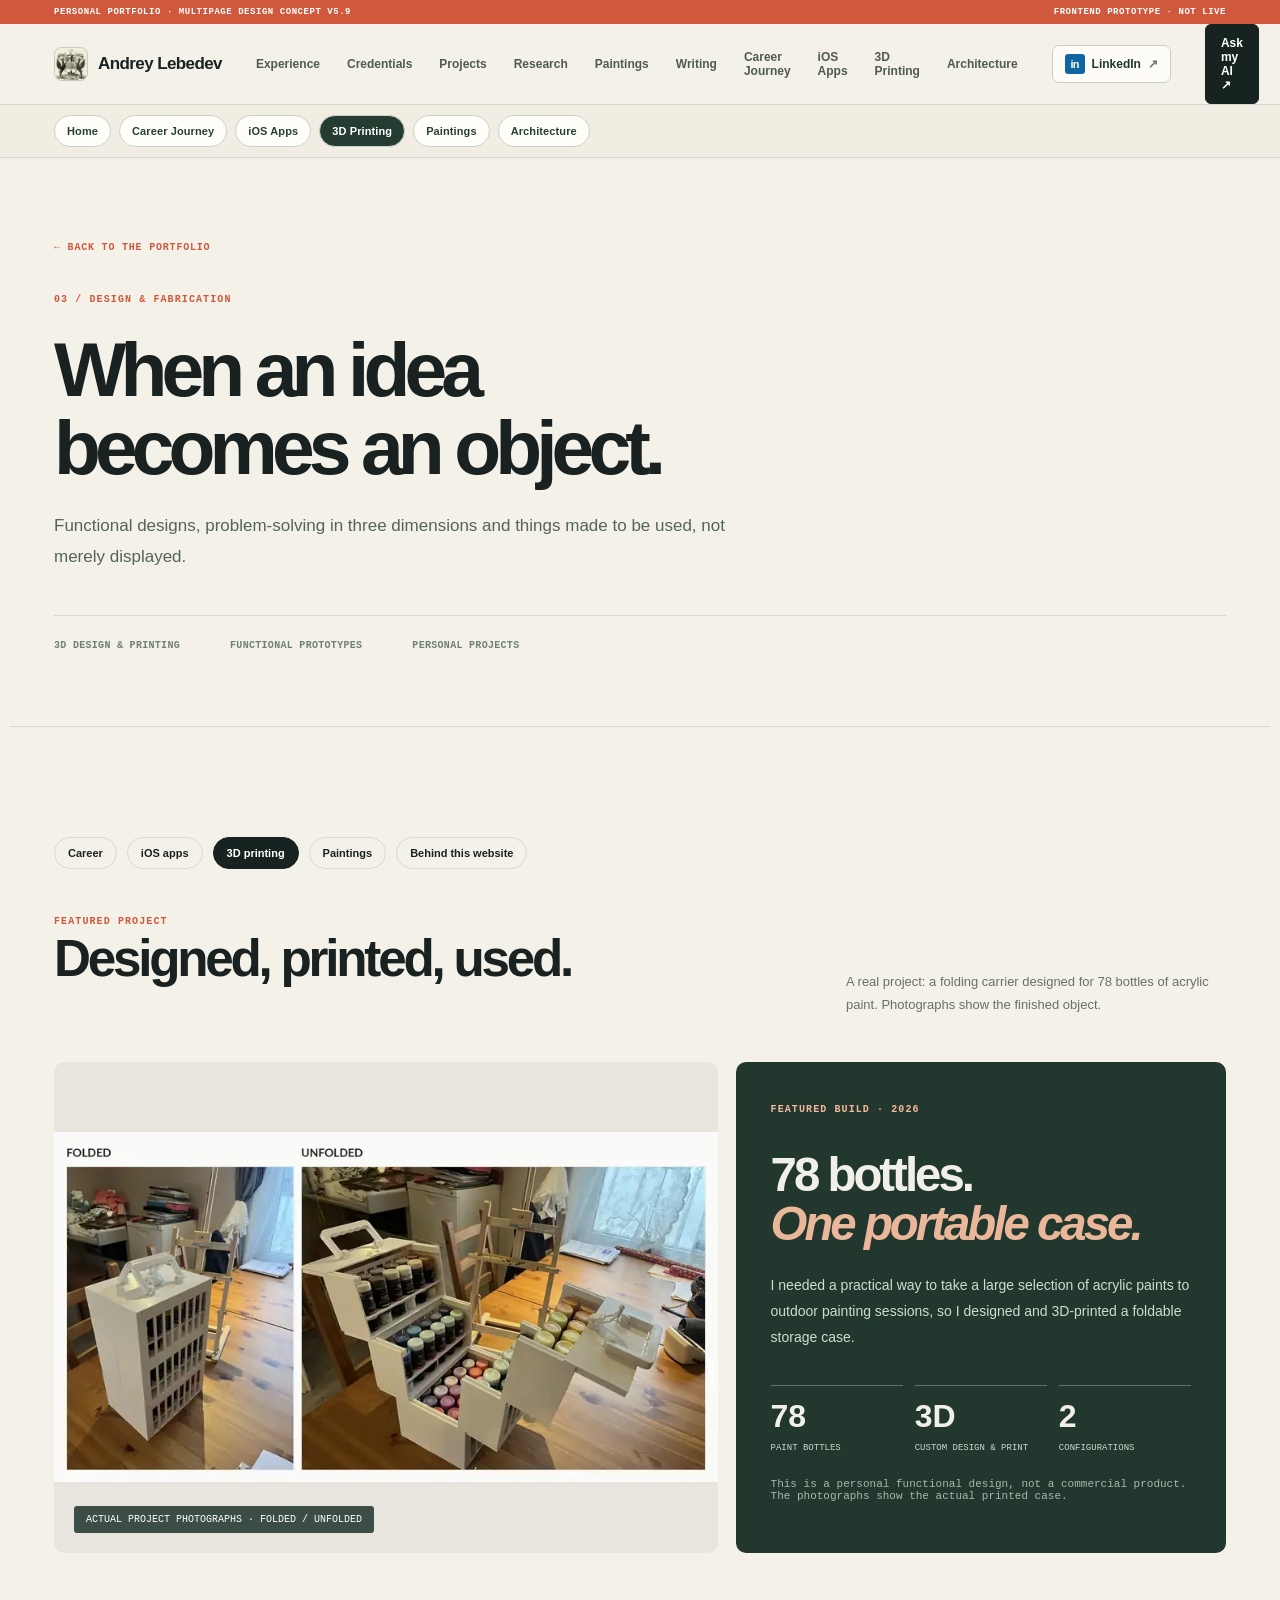
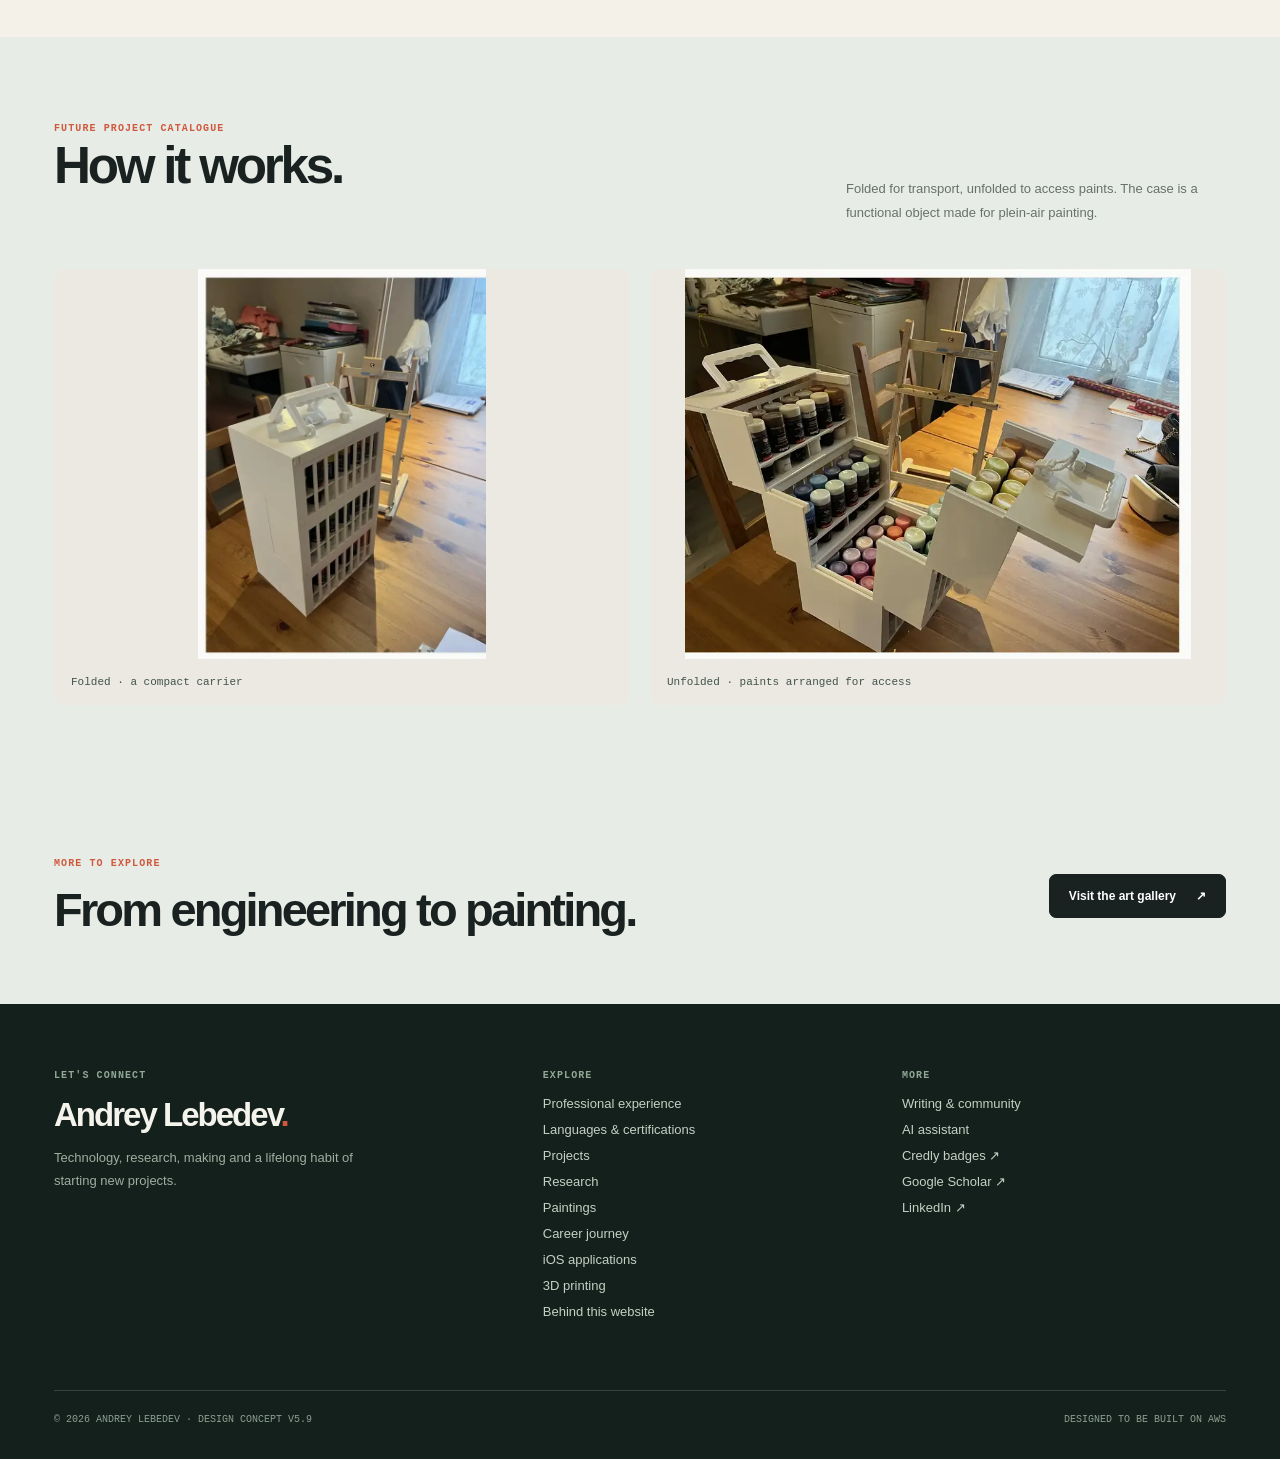
==== commit 29e46c68: "Refresh experience from CV and replace monogram with heraldic crest" ====
--- a/3d-printing.html
+++ b/3d-printing.html
@@ -2,7 +2,7 @@
 
 <html lang="en"><head><meta charset="utf-8"/><meta content="width=device-width,initial-scale=1" name="viewport"/><meta content="#f4f1e9" name="theme-color"/><meta content="Functional 3D-printed designs and workshop projects by Andrey Lebedev." name="description"/><title>3D Printing | Andrey Lebedev</title><link href="assets/styles-3bea09bef80b.css" rel="stylesheet"/></head><body><div class="design-ribbon"><div class="wrap"><span>PERSONAL PORTFOLIO · MULTIPAGE DESIGN CONCEPT V5.9</span><span>FRONTEND PROTOTYPE · NOT LIVE</span></div></div><header>
 <div class="wrap nav">
-<a aria-label="Andrey Lebedev, home" class="logo" href="index.html#home"><span class="logo-box">a/l</span> Andrey Lebedev</a>
+<a aria-label="Andrey Lebedev, home" class="logo" href="index.html#home"><span class="logo-box"><img src="assets/heraldic-crest.webp" alt="" width="34" height="34" decoding="async"/></span> Andrey Lebedev</a>
 <nav aria-label="Main navigation" class="nav-links" id="navLinks">
 <a href="index.html#experience">Experience</a><a href="index.html#credentials">Credentials</a><a href="index.html#projects">Projects</a><a href="index.html#research">Research</a><a href="art.html">Paintings</a><a href="index.html#writing">Writing</a>
 <a href="career.html">Career Journey</a><a href="apps.html">iOS Apps</a><a href="3d-printing.html">3D Printing</a><a href="behind-the-site.html">Architecture</a></nav>
--- a/assets/styles-3bea09bef80b.css
+++ b/assets/styles-3bea09bef80b.css
@@ -634,3 +634,7 @@
 .site-directory a{font:600 11px var(--font);letter-spacing:.01em;border:1px solid #c9d4ca;border-radius:50px;color:#254136;background:#fffdf7;padding:9px 12px;text-decoration:none;flex-shrink:0;}
 .site-directory a:hover,.site-directory a[aria-current="page"]{background:#253c32;color:white}
 @media(max-width:550px){.site-directory .wrap{gap:7px;padding-top:8px;padding-bottom:8px}.site-directory a{font-size:10px;padding:8px 10px}}
+
+/* Family heraldic artwork: same square footprint as the original a/l monogram. */
+.logo-box { box-sizing:border-box; overflow:hidden; background:#f1efe5; border:1px solid rgba(25,39,32,.19); flex-shrink:0; }
+.logo-box img { width:100%; height:100%; display:block; object-fit:contain; }
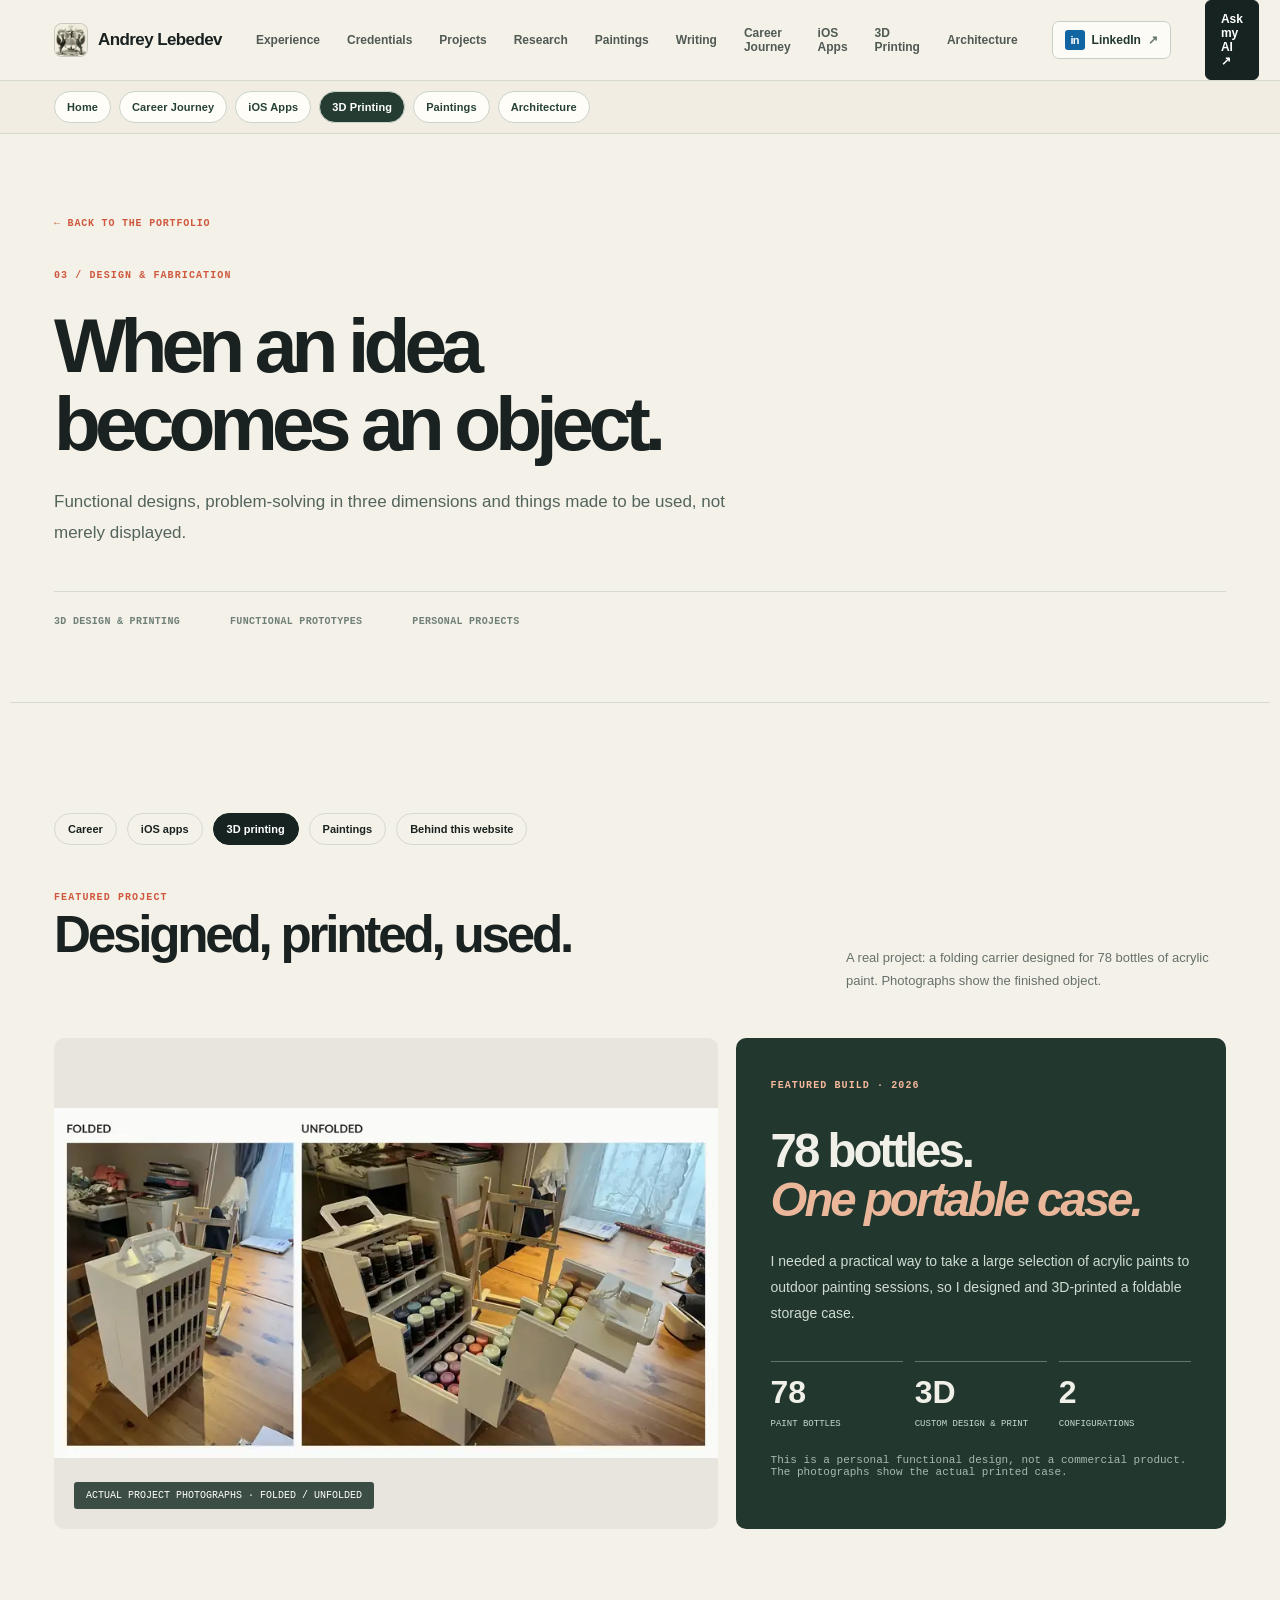
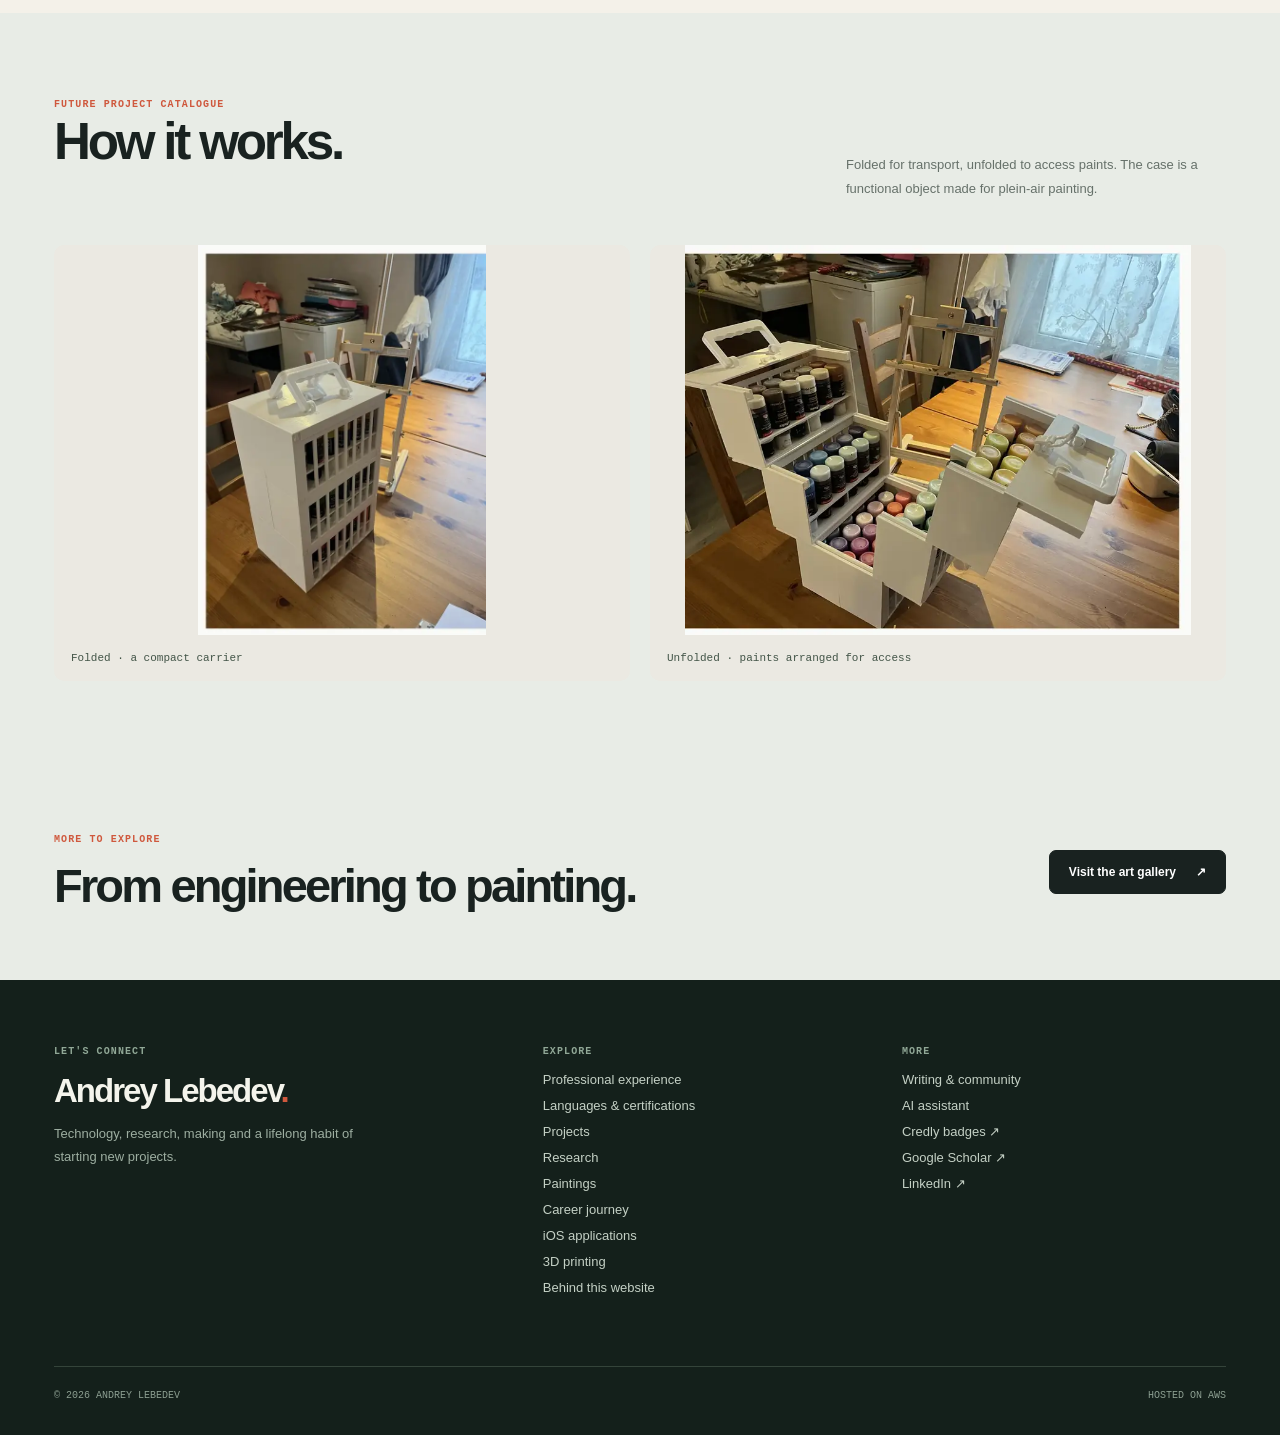
==== commit 39cefe16: "Prepare doctoral research downloads and remove site preview labels" ====
--- a/3d-printing.html
+++ b/3d-printing.html
@@ -1,8 +1,8 @@
 <!DOCTYPE html>
 
-<html lang="en"><head><meta charset="utf-8"/><meta content="width=device-width,initial-scale=1" name="viewport"/><meta content="#f4f1e9" name="theme-color"/><meta content="Functional 3D-printed designs and workshop projects by Andrey Lebedev." name="description"/><title>3D Printing | Andrey Lebedev</title><link href="assets/styles-3bea09bef80b.css" rel="stylesheet"/></head><body><div class="design-ribbon"><div class="wrap"><span>PERSONAL PORTFOLIO · MULTIPAGE DESIGN CONCEPT V5.9</span><span>FRONTEND PROTOTYPE · NOT LIVE</span></div></div><header>
+<html lang="en"><head><meta charset="utf-8"/><meta content="width=device-width,initial-scale=1" name="viewport"/><meta content="#f4f1e9" name="theme-color"/><meta content="Functional 3D-printed designs and workshop projects by Andrey Lebedev." name="description"/><title>3D Printing | Andrey Lebedev</title><link href="assets/styles-3bea09bef80b.css" rel="stylesheet"/></head><body><header>
 <div class="wrap nav">
-<a aria-label="Andrey Lebedev, home" class="logo" href="index.html#home"><span class="logo-box"><img src="assets/heraldic-crest.webp" alt="" width="34" height="34" decoding="async"/></span> Andrey Lebedev</a>
+<a aria-label="Andrey Lebedev, home" class="logo" href="index.html#home"><span class="logo-box"><img alt="" decoding="async" height="34" src="assets/heraldic-crest.webp" width="34"/></span> Andrey Lebedev</a>
 <nav aria-label="Main navigation" class="nav-links" id="navLinks">
 <a href="index.html#experience">Experience</a><a href="index.html#credentials">Credentials</a><a href="index.html#projects">Projects</a><a href="index.html#research">Research</a><a href="art.html">Paintings</a><a href="index.html#writing">Writing</a>
 <a href="career.html">Career Journey</a><a href="apps.html">iOS Apps</a><a href="3d-printing.html">3D Printing</a><a href="behind-the-site.html">Architecture</a></nav>
@@ -11,7 +11,7 @@
 </div>
 </header><div class="site-directory"><nav aria-label="Portfolio pages" class="wrap"><a href="index.html#home">Home</a><a href="career.html">Career Journey</a><a href="apps.html">iOS Apps</a><a aria-current="page" href="3d-printing.html">3D Printing</a><a href="art.html">Paintings</a><a href="behind-the-site.html">Architecture</a></nav></div><main><section class="page-hero wrap"><a class="backlink" href="index.html#projects">← BACK TO THE PORTFOLIO</a><div class="eyebrow" style="margin-top:38px">03 / DESIGN &amp; FABRICATION</div><h1>When an idea<br/>becomes an object.</h1><p class="lede">Functional designs, problem-solving in three dimensions and things made to be used, not merely displayed.</p><div class="page-meta"><span>3D DESIGN &amp; PRINTING</span><span>FUNCTIONAL PROTOTYPES</span><span>PERSONAL PROJECTS</span></div></section>
 <section class="page-section"><div class="wrap"><nav aria-label="Explore portfolio pages" class="sub-nav"><a href="career.html">Career</a><a href="apps.html">iOS apps</a><a aria-current="page" href="3d-printing.html">3D printing</a><a href="art.html">Paintings</a><a href="behind-the-site.html">Behind this website</a></nav><div class="split-head"><div><div class="eyebrow">FEATURED PROJECT</div><h2>Designed, printed, used.</h2></div><p>A real project: a folding carrier designed for 78 bottles of acrylic paint. Photographs show the finished object.</p></div><div class="real-case"><div class="case-photo-hero"><img alt="Actual 3D-printed acrylic paint case in folded and unfolded configurations" loading="lazy" src="assets/image-a6e6b68462f2e61e.webp"/><span class="real-photo-label">ACTUAL PROJECT PHOTOGRAPHS · FOLDED / UNFOLDED</span></div><div class="real-case-content"><div class="eyebrow">FEATURED BUILD · 2026</div><h2>78 bottles.<br/><em>One portable case.</em></h2><p>I needed a practical way to take a large selection of acrylic paints to outdoor painting sessions, so I designed and 3D-printed a foldable storage case.</p><div class="spec-row"><span><b>78</b><small>PAINT BOTTLES</small></span><span><b>3D</b><small>CUSTOM DESIGN &amp; PRINT</small></span><span><b>2</b><small>CONFIGURATIONS</small></span></div><p class="case-caption">This is a personal functional design, not a commercial product. The photographs show the actual printed case.</p></div></div></div></section>
-<section class="page-section page-section-soft"><div class="wrap"><div class="split-head"><div><div class="eyebrow">FUTURE PROJECT CATALOGUE</div><h2>How it works.</h2></div><p>Folded for transport, unfolded to access paints. The case is a functional object made for plein-air painting.</p></div><div class="build-detail-grid"><figure><img alt="Folded 3D-printed paint case" loading="lazy" src="assets/image-3a86dd794a1996c5.webp"/><figcaption>Folded · a compact carrier</figcaption></figure><figure><img alt="Unfolded 3D-printed paint case revealing its paint storage" loading="lazy" src="assets/image-3938603abb410a23.webp"/><figcaption>Unfolded · paints arranged for access</figcaption></figure></div></div></section><section class="final-cta"><div class="wrap final-cta-inner"><div><div class="eyebrow accent">MORE TO EXPLORE</div><h2>From engineering to painting.</h2></div><a class="btn btn-primary" href="art.html">Visit the art gallery <span>↗</span></a></div></section></main><footer class="footer"><div class="wrap"><div class="footer-grid"><div><div class="eyebrow" style="color:#91a897">LET'S CONNECT</div><h2>Andrey Lebedev<span class="accent">.</span></h2><p>Technology, research, making and a lifelong habit of starting new projects.</p></div><div><div class="eyebrow" style="color:#91a897">EXPLORE</div><ul><li><a href="index.html#experience">Professional experience</a></li><li><a href="index.html#credentials">Languages &amp; certifications</a></li><li><a href="index.html#projects">Projects</a></li><li><a href="index.html#research">Research</a></li><li><a href="art.html">Paintings</a></li><li><a href="career.html">Career journey</a></li><li><a href="apps.html">iOS applications</a></li><li><a href="3d-printing.html">3D printing</a></li><li><a href="behind-the-site.html">Behind this website</a></li></ul></div><div><div class="eyebrow" style="color:#91a897">MORE</div><ul><li><a href="index.html#writing">Writing &amp; community</a></li><li><a href="index.html#assistant">AI assistant</a></li><li><a href="https://www.credly.com/users/andrey-lebedev.076a3905/badges/credly" rel="noopener noreferrer" target="_blank">Credly badges ↗</a></li><li><a href="https://scholar.google.com/citations?user=SfSFFIIAAAAJ&amp;hl=en" rel="noopener noreferrer" target="_blank">Google Scholar ↗</a></li><li><a href="https://www.linkedin.com/in/andremoniy/" rel="noopener noreferrer" target="_blank">LinkedIn ↗</a></li></ul></div></div><div class="footer-bottom"><span>© 2026 ANDREY LEBEDEV · DESIGN CONCEPT V5.9</span><span>DESIGNED TO BE BUILT ON AWS</span></div></div></footer><script>document.addEventListener('DOMContentLoaded',()=>{
+<section class="page-section page-section-soft"><div class="wrap"><div class="split-head"><div><div class="eyebrow">FUTURE PROJECT CATALOGUE</div><h2>How it works.</h2></div><p>Folded for transport, unfolded to access paints. The case is a functional object made for plein-air painting.</p></div><div class="build-detail-grid"><figure><img alt="Folded 3D-printed paint case" loading="lazy" src="assets/image-3a86dd794a1996c5.webp"/><figcaption>Folded · a compact carrier</figcaption></figure><figure><img alt="Unfolded 3D-printed paint case revealing its paint storage" loading="lazy" src="assets/image-3938603abb410a23.webp"/><figcaption>Unfolded · paints arranged for access</figcaption></figure></div></div></section><section class="final-cta"><div class="wrap final-cta-inner"><div><div class="eyebrow accent">MORE TO EXPLORE</div><h2>From engineering to painting.</h2></div><a class="btn btn-primary" href="art.html">Visit the art gallery <span>↗</span></a></div></section></main><footer class="footer"><div class="wrap"><div class="footer-grid"><div><div class="eyebrow" style="color:#91a897">LET'S CONNECT</div><h2>Andrey Lebedev<span class="accent">.</span></h2><p>Technology, research, making and a lifelong habit of starting new projects.</p></div><div><div class="eyebrow" style="color:#91a897">EXPLORE</div><ul><li><a href="index.html#experience">Professional experience</a></li><li><a href="index.html#credentials">Languages &amp; certifications</a></li><li><a href="index.html#projects">Projects</a></li><li><a href="index.html#research">Research</a></li><li><a href="art.html">Paintings</a></li><li><a href="career.html">Career journey</a></li><li><a href="apps.html">iOS applications</a></li><li><a href="3d-printing.html">3D printing</a></li><li><a href="behind-the-site.html">Behind this website</a></li></ul></div><div><div class="eyebrow" style="color:#91a897">MORE</div><ul><li><a href="index.html#writing">Writing &amp; community</a></li><li><a href="index.html#assistant">AI assistant</a></li><li><a href="https://www.credly.com/users/andrey-lebedev.076a3905/badges/credly" rel="noopener noreferrer" target="_blank">Credly badges ↗</a></li><li><a href="https://scholar.google.com/citations?user=SfSFFIIAAAAJ&amp;hl=en" rel="noopener noreferrer" target="_blank">Google Scholar ↗</a></li><li><a href="https://www.linkedin.com/in/andremoniy/" rel="noopener noreferrer" target="_blank">LinkedIn ↗</a></li></ul></div></div><div class="footer-bottom"><span>© 2026 ANDREY LEBEDEV</span><span>HOSTED ON AWS</span></div></div></footer><script>document.addEventListener('DOMContentLoaded',()=>{
  const nav=document.getElementById('navLinks'); const toggle=document.getElementById('mobileToggle');
  if(nav&&toggle){toggle.addEventListener('click',()=>{const opened=nav.classList.toggle('open');toggle.setAttribute('aria-expanded',String(opened));toggle.textContent=opened?'×':'☰';});nav.querySelectorAll('a').forEach(a=>a.addEventListener('click',()=>{nav.classList.remove('open');toggle.setAttribute('aria-expanded','false');toggle.textContent='☰';}));}
  const questions={leadership:['Has he led engineering teams?','Yes. He led the software development department at Intelinfo and served as Chapter Lead Engineer at ING Luxembourg.'],cloud:['Has he used AWS professionally?','Yes. His professional experience includes AWS work at ARHS, Ingenico and 3D Issue, as well as AWS-related architecture work.'],research:['Does he have academic experience?','Yes. He earned a PhD in Computer Science and held research and university teaching positions.']};
--- a/assets/styles-3bea09bef80b.css
+++ b/assets/styles-3bea09bef80b.css
@@ -638,3 +638,17 @@
 /* Family heraldic artwork: same square footprint as the original a/l monogram. */
 .logo-box { box-sizing:border-box; overflow:hidden; background:#f1efe5; border:1px solid rgba(25,39,32,.19); flex-shrink:0; }
 .logo-box img { width:100%; height:100%; display:block; object-fit:contain; }
+
+/* Dissertation documents and academic research, October 2026. */
+.dissertation-panel{background:#fffdf8;border:1px solid #d6ded2;border-radius:18px;padding:30px;margin-top:26px;box-shadow:0 13px 40px rgba(24,50,36,.04)}
+.dissertation-head{display:grid;grid-template-columns:1.15fr 1fr;gap:30px;align-items:center;padding-bottom:25px;border-bottom:1px solid #d8e0d6}
+.dissertation-head h3{font:600 clamp(22px,2.65vw,35px)/1.18 Georgia,serif;letter-spacing:-.02em;margin:9px 0 0;color:#1d332a}
+.dissertation-head p{color:#59645b;font-size:15px;line-height:1.68;margin:0}
+.dissertation-docs{display:grid;grid-template-columns:repeat(4,minmax(0,1fr));gap:12px;padding-top:22px}
+.dissertation-doc{border:1px solid #d9e0d8;border-radius:11px;background:#f7f7f0;min-width:0;padding:17px 13px;display:flex;flex-direction:column;align-items:flex-start;gap:7px}
+.dissertation-doc .doc-label{font:700 9px/1.5 'Space Mono',monospace;color:#738074;letter-spacing:.055em}
+.dissertation-doc h4{font:600 17px/1.2 Georgia,serif;margin:3px 0 4px;color:#22372b}
+.dissertation-doc a{font-size:12px;color:#1c5a3d;font-weight:700;text-decoration:underline;text-underline-offset:3px;padding:4px 0}
+.dissertation-doc small{font-size:10px;color:#777e76;line-height:1.4}
+@media(max-width:900px){.dissertation-docs{grid-template-columns:repeat(2,1fr)}.dissertation-head{grid-template-columns:1fr;gap:14px}}
+@media(max-width:500px){.dissertation-panel{padding:18px 14px}.dissertation-docs{grid-template-columns:1fr;gap:9px}.dissertation-doc{padding:14px}.dissertation-head h3{font-size:23px}}
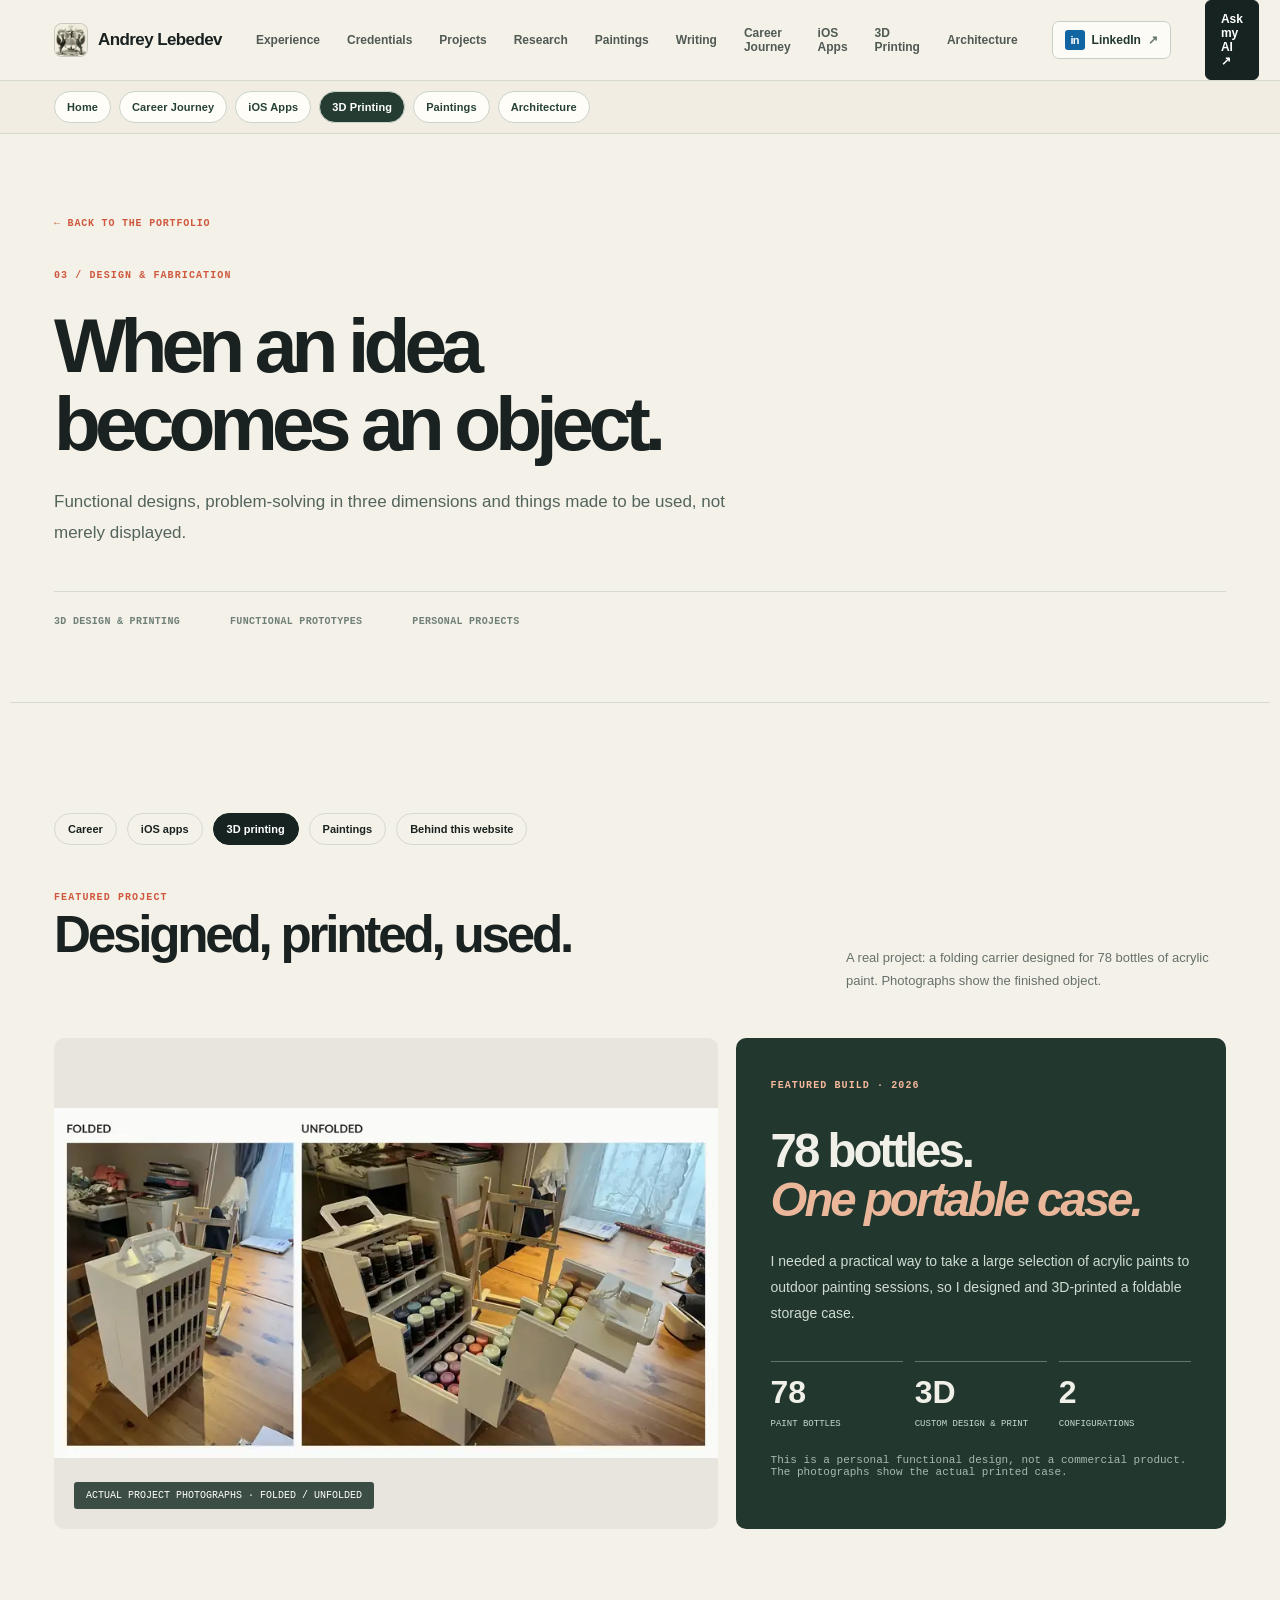
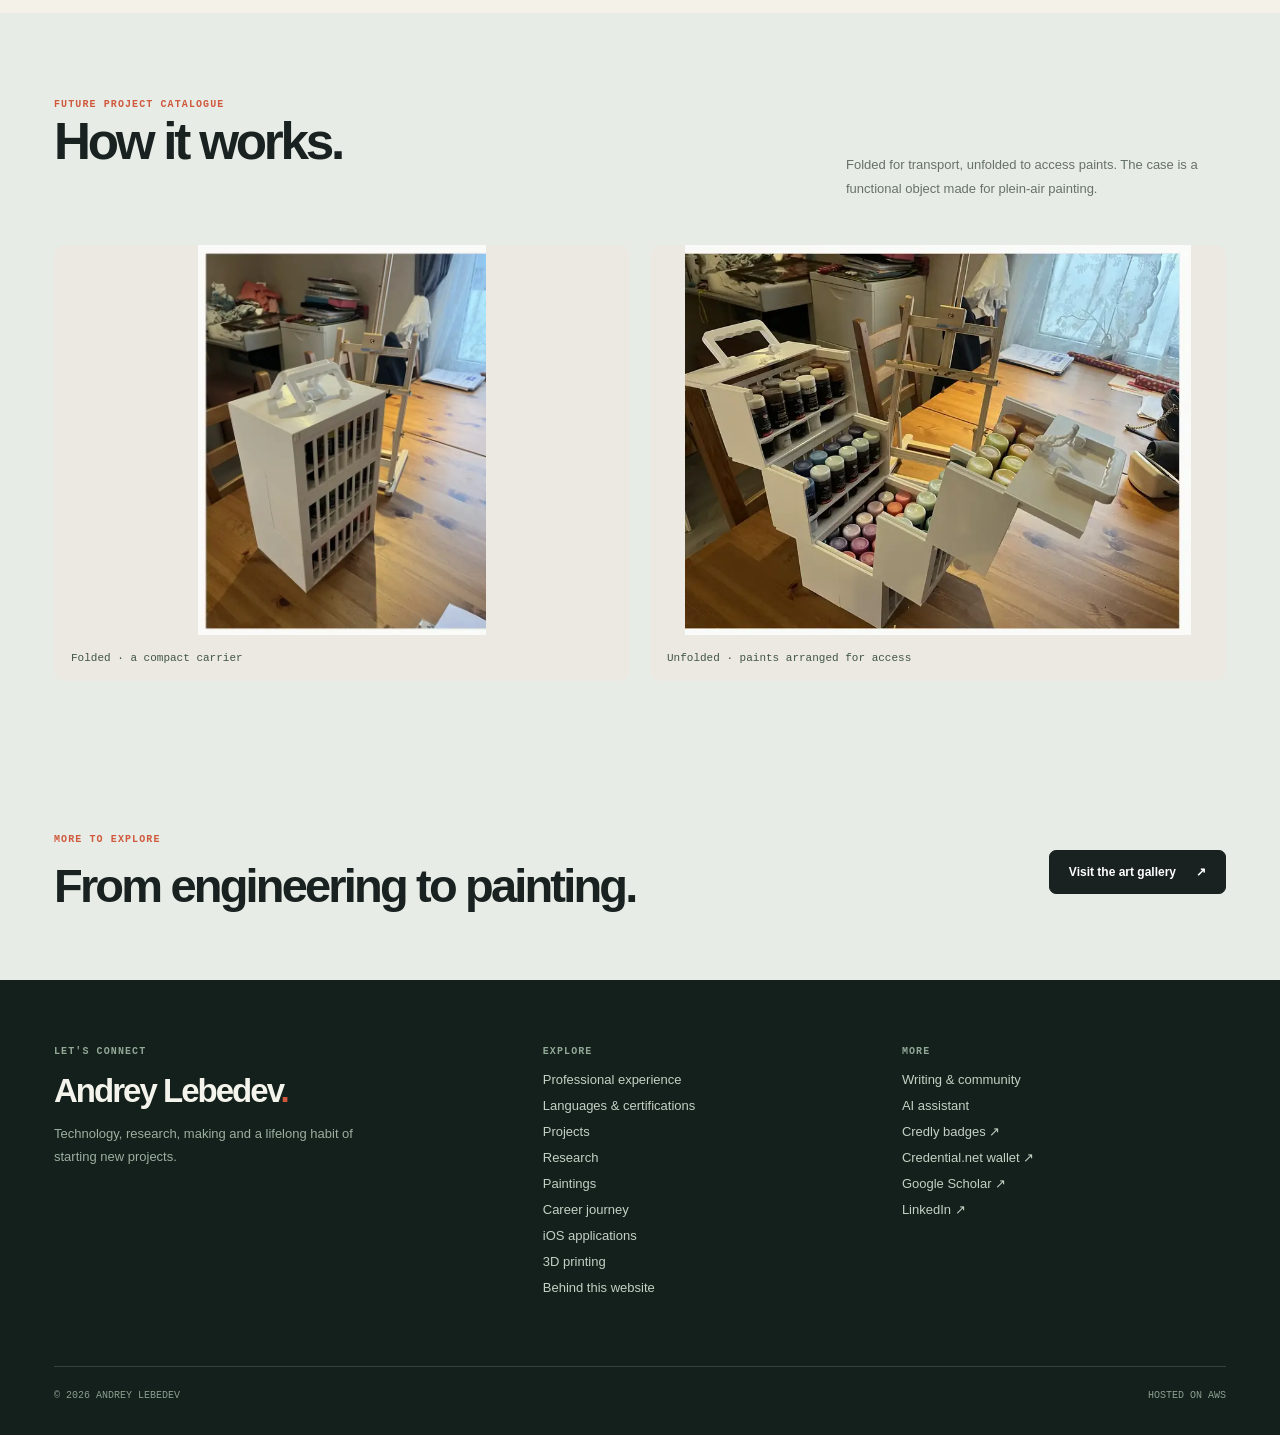
==== commit 8403edbc: "Add Credential.net wallet alongside Credly links" ====
--- a/3d-printing.html
+++ b/3d-printing.html
@@ -11,7 +11,7 @@
 </div>
 </header><div class="site-directory"><nav aria-label="Portfolio pages" class="wrap"><a href="index.html#home">Home</a><a href="career.html">Career Journey</a><a href="apps.html">iOS Apps</a><a aria-current="page" href="3d-printing.html">3D Printing</a><a href="art.html">Paintings</a><a href="behind-the-site.html">Architecture</a></nav></div><main><section class="page-hero wrap"><a class="backlink" href="index.html#projects">← BACK TO THE PORTFOLIO</a><div class="eyebrow" style="margin-top:38px">03 / DESIGN &amp; FABRICATION</div><h1>When an idea<br/>becomes an object.</h1><p class="lede">Functional designs, problem-solving in three dimensions and things made to be used, not merely displayed.</p><div class="page-meta"><span>3D DESIGN &amp; PRINTING</span><span>FUNCTIONAL PROTOTYPES</span><span>PERSONAL PROJECTS</span></div></section>
 <section class="page-section"><div class="wrap"><nav aria-label="Explore portfolio pages" class="sub-nav"><a href="career.html">Career</a><a href="apps.html">iOS apps</a><a aria-current="page" href="3d-printing.html">3D printing</a><a href="art.html">Paintings</a><a href="behind-the-site.html">Behind this website</a></nav><div class="split-head"><div><div class="eyebrow">FEATURED PROJECT</div><h2>Designed, printed, used.</h2></div><p>A real project: a folding carrier designed for 78 bottles of acrylic paint. Photographs show the finished object.</p></div><div class="real-case"><div class="case-photo-hero"><img alt="Actual 3D-printed acrylic paint case in folded and unfolded configurations" loading="lazy" src="assets/image-a6e6b68462f2e61e.webp"/><span class="real-photo-label">ACTUAL PROJECT PHOTOGRAPHS · FOLDED / UNFOLDED</span></div><div class="real-case-content"><div class="eyebrow">FEATURED BUILD · 2026</div><h2>78 bottles.<br/><em>One portable case.</em></h2><p>I needed a practical way to take a large selection of acrylic paints to outdoor painting sessions, so I designed and 3D-printed a foldable storage case.</p><div class="spec-row"><span><b>78</b><small>PAINT BOTTLES</small></span><span><b>3D</b><small>CUSTOM DESIGN &amp; PRINT</small></span><span><b>2</b><small>CONFIGURATIONS</small></span></div><p class="case-caption">This is a personal functional design, not a commercial product. The photographs show the actual printed case.</p></div></div></div></section>
-<section class="page-section page-section-soft"><div class="wrap"><div class="split-head"><div><div class="eyebrow">FUTURE PROJECT CATALOGUE</div><h2>How it works.</h2></div><p>Folded for transport, unfolded to access paints. The case is a functional object made for plein-air painting.</p></div><div class="build-detail-grid"><figure><img alt="Folded 3D-printed paint case" loading="lazy" src="assets/image-3a86dd794a1996c5.webp"/><figcaption>Folded · a compact carrier</figcaption></figure><figure><img alt="Unfolded 3D-printed paint case revealing its paint storage" loading="lazy" src="assets/image-3938603abb410a23.webp"/><figcaption>Unfolded · paints arranged for access</figcaption></figure></div></div></section><section class="final-cta"><div class="wrap final-cta-inner"><div><div class="eyebrow accent">MORE TO EXPLORE</div><h2>From engineering to painting.</h2></div><a class="btn btn-primary" href="art.html">Visit the art gallery <span>↗</span></a></div></section></main><footer class="footer"><div class="wrap"><div class="footer-grid"><div><div class="eyebrow" style="color:#91a897">LET'S CONNECT</div><h2>Andrey Lebedev<span class="accent">.</span></h2><p>Technology, research, making and a lifelong habit of starting new projects.</p></div><div><div class="eyebrow" style="color:#91a897">EXPLORE</div><ul><li><a href="index.html#experience">Professional experience</a></li><li><a href="index.html#credentials">Languages &amp; certifications</a></li><li><a href="index.html#projects">Projects</a></li><li><a href="index.html#research">Research</a></li><li><a href="art.html">Paintings</a></li><li><a href="career.html">Career journey</a></li><li><a href="apps.html">iOS applications</a></li><li><a href="3d-printing.html">3D printing</a></li><li><a href="behind-the-site.html">Behind this website</a></li></ul></div><div><div class="eyebrow" style="color:#91a897">MORE</div><ul><li><a href="index.html#writing">Writing &amp; community</a></li><li><a href="index.html#assistant">AI assistant</a></li><li><a href="https://www.credly.com/users/andrey-lebedev.076a3905/badges/credly" rel="noopener noreferrer" target="_blank">Credly badges ↗</a></li><li><a href="https://scholar.google.com/citations?user=SfSFFIIAAAAJ&amp;hl=en" rel="noopener noreferrer" target="_blank">Google Scholar ↗</a></li><li><a href="https://www.linkedin.com/in/andremoniy/" rel="noopener noreferrer" target="_blank">LinkedIn ↗</a></li></ul></div></div><div class="footer-bottom"><span>© 2026 ANDREY LEBEDEV</span><span>HOSTED ON AWS</span></div></div></footer><script>document.addEventListener('DOMContentLoaded',()=>{
+<section class="page-section page-section-soft"><div class="wrap"><div class="split-head"><div><div class="eyebrow">FUTURE PROJECT CATALOGUE</div><h2>How it works.</h2></div><p>Folded for transport, unfolded to access paints. The case is a functional object made for plein-air painting.</p></div><div class="build-detail-grid"><figure><img alt="Folded 3D-printed paint case" loading="lazy" src="assets/image-3a86dd794a1996c5.webp"/><figcaption>Folded · a compact carrier</figcaption></figure><figure><img alt="Unfolded 3D-printed paint case revealing its paint storage" loading="lazy" src="assets/image-3938603abb410a23.webp"/><figcaption>Unfolded · paints arranged for access</figcaption></figure></div></div></section><section class="final-cta"><div class="wrap final-cta-inner"><div><div class="eyebrow accent">MORE TO EXPLORE</div><h2>From engineering to painting.</h2></div><a class="btn btn-primary" href="art.html">Visit the art gallery <span>↗</span></a></div></section></main><footer class="footer"><div class="wrap"><div class="footer-grid"><div><div class="eyebrow" style="color:#91a897">LET'S CONNECT</div><h2>Andrey Lebedev<span class="accent">.</span></h2><p>Technology, research, making and a lifelong habit of starting new projects.</p></div><div><div class="eyebrow" style="color:#91a897">EXPLORE</div><ul><li><a href="index.html#experience">Professional experience</a></li><li><a href="index.html#credentials">Languages &amp; certifications</a></li><li><a href="index.html#projects">Projects</a></li><li><a href="index.html#research">Research</a></li><li><a href="art.html">Paintings</a></li><li><a href="career.html">Career journey</a></li><li><a href="apps.html">iOS applications</a></li><li><a href="3d-printing.html">3D printing</a></li><li><a href="behind-the-site.html">Behind this website</a></li></ul></div><div><div class="eyebrow" style="color:#91a897">MORE</div><ul><li><a href="index.html#writing">Writing &amp; community</a></li><li><a href="index.html#assistant">AI assistant</a></li><li><a href="https://www.credly.com/users/andrey-lebedev.076a3905/badges/credly" rel="noopener noreferrer" target="_blank">Credly badges ↗</a></li><li><a href="https://www.credential.net/profile/andreylebedev208833/wallet" rel="noopener noreferrer" target="_blank">Credential.net wallet ↗</a></li><li><a href="https://scholar.google.com/citations?user=SfSFFIIAAAAJ&amp;hl=en" rel="noopener noreferrer" target="_blank">Google Scholar ↗</a></li><li><a href="https://www.linkedin.com/in/andremoniy/" rel="noopener noreferrer" target="_blank">LinkedIn ↗</a></li></ul></div></div><div class="footer-bottom"><span>© 2026 ANDREY LEBEDEV</span><span>HOSTED ON AWS</span></div></div></footer><script>document.addEventListener('DOMContentLoaded',()=>{
  const nav=document.getElementById('navLinks'); const toggle=document.getElementById('mobileToggle');
  if(nav&&toggle){toggle.addEventListener('click',()=>{const opened=nav.classList.toggle('open');toggle.setAttribute('aria-expanded',String(opened));toggle.textContent=opened?'×':'☰';});nav.querySelectorAll('a').forEach(a=>a.addEventListener('click',()=>{nav.classList.remove('open');toggle.setAttribute('aria-expanded','false');toggle.textContent='☰';}));}
  const questions={leadership:['Has he led engineering teams?','Yes. He led the software development department at Intelinfo and served as Chapter Lead Engineer at ING Luxembourg.'],cloud:['Has he used AWS professionally?','Yes. His professional experience includes AWS work at ARHS, Ingenico and 3D Issue, as well as AWS-related architecture work.'],research:['Does he have academic experience?','Yes. He earned a PhD in Computer Science and held research and university teaching positions.']};
--- a/assets/styles-3bea09bef80b.css
+++ b/assets/styles-3bea09bef80b.css
@@ -652,3 +652,11 @@
 .dissertation-doc small{font-size:10px;color:#777e76;line-height:1.4}
 @media(max-width:900px){.dissertation-docs{grid-template-columns:repeat(2,1fr)}.dissertation-head{grid-template-columns:1fr;gap:14px}}
 @media(max-width:500px){.dissertation-panel{padding:18px 14px}.dissertation-docs{grid-template-columns:1fr;gap:9px}.dissertation-doc{padding:14px}.dissertation-head h3{font-size:23px}}
+
+/* Public credential wallets displayed side by side on the home page. */
+.credential-wallet-links{display:grid;grid-template-columns:repeat(2,minmax(0,1fr));gap:10px}
+.credential-wallet-links .source-link{padding:12px 10px;gap:8px;min-width:0}
+.credential-wallet-links .source-icon{flex-basis:29px;height:29px;font-size:14px}
+.credential-wallet-links .source-link strong{font-size:11px}
+.credential-wallet-links .source-link small{font-size:9px}
+@media(max-width:520px){.credential-wallet-links{grid-template-columns:1fr}}
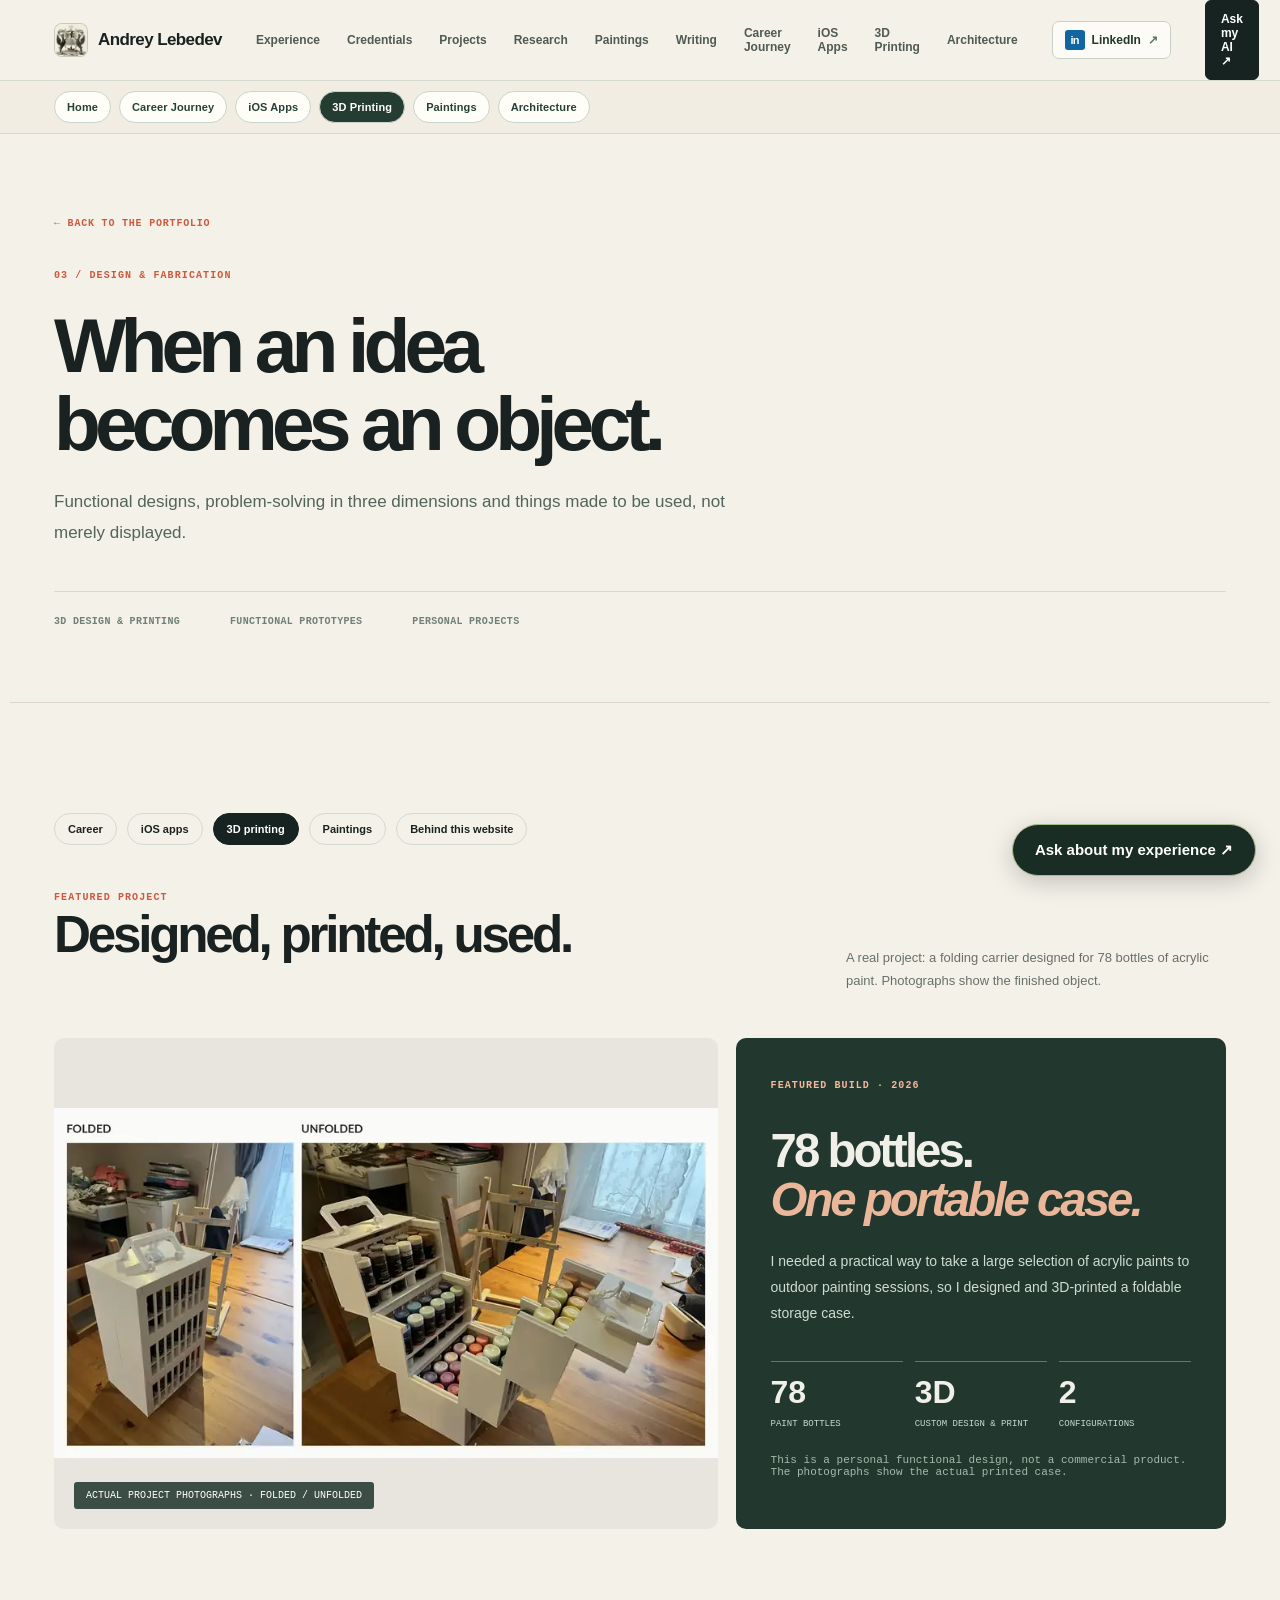
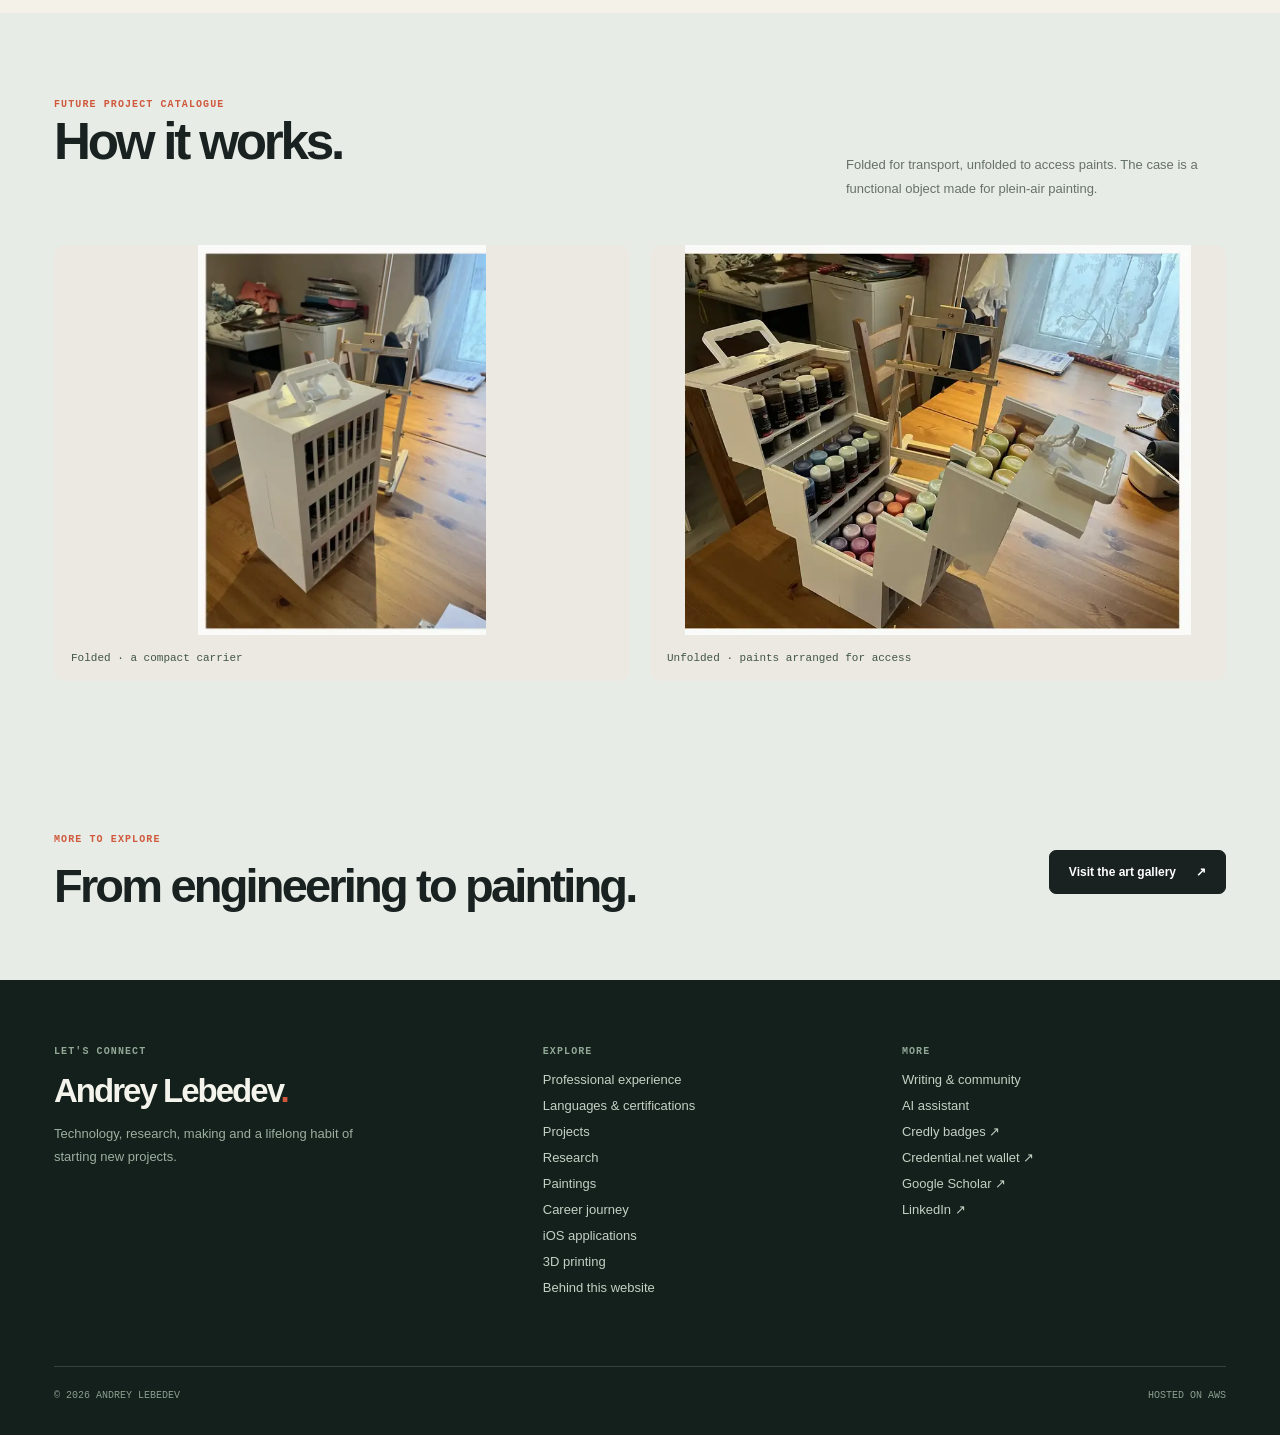
==== commit 6a56bcac: "Add CV-grounded Bedrock portfolio assistant and infrastructure" ====
--- a/3d-printing.html
+++ b/3d-printing.html
@@ -1,6 +1,8 @@
 <!DOCTYPE html>
 
-<html lang="en"><head><meta charset="utf-8"/><meta content="width=device-width,initial-scale=1" name="viewport"/><meta content="#f4f1e9" name="theme-color"/><meta content="Functional 3D-printed designs and workshop projects by Andrey Lebedev." name="description"/><title>3D Printing | Andrey Lebedev</title><link href="assets/styles-3bea09bef80b.css" rel="stylesheet"/></head><body><header>
+<html lang="en"><head><meta charset="utf-8"/><meta content="width=device-width,initial-scale=1" name="viewport"/><meta content="#f4f1e9" name="theme-color"/><meta content="Functional 3D-printed designs and workshop projects by Andrey Lebedev." name="description"/><title>3D Printing | Andrey Lebedev</title><link href="assets/styles-3bea09bef80b.css" rel="stylesheet"/><link rel="stylesheet" href="assets/chat.css"/>
+<script defer src="assets/chat.js"></script>
+</head><body><header>
 <div class="wrap nav">
 <a aria-label="Andrey Lebedev, home" class="logo" href="index.html#home"><span class="logo-box"><img alt="" decoding="async" height="34" src="assets/heraldic-crest.webp" width="34"/></span> Andrey Lebedev</a>
 <nav aria-label="Main navigation" class="nav-links" id="navLinks">
--- a/assets/chat.css
+++ b/assets/chat.css
@@ -0,0 +1,7 @@
+.ai-section .ai-panel{grid-template-columns:1fr}.ai-section .ai-panel>div{max-width:760px}
+.cv-chat-launcher{position:fixed;right:24px;bottom:24px;z-index:1000;border:1px solid #a8bb8c;border-radius:32px;padding:16px 22px;background:#192d25;color:#fff;box-shadow:0 6px 25px #0003;font:inherit;font-size:15px;font-weight:600;cursor:pointer}
+.cv-chat{position:fixed;right:24px;bottom:92px;z-index:1000;width:min(420px,calc(100vw - 32px));height:min(590px,calc(100dvh - 120px));background:#f8f8f2;color:#192d25;border:1px solid #bcc9b7;border-radius:18px;box-shadow:0 12px 60px #0003;display:flex;flex-direction:column;overflow:hidden;font-family:inherit}
+.cv-chat[hidden]{display:none}.cv-chat header{position:static;flex-shrink:0;display:flex;align-items:center;gap:10px;padding:18px;background:#192d25;color:white}.cv-chat header strong{flex:1}.cv-chat button{cursor:pointer;font:inherit}.cv-chat header button{background:transparent;color:white;border:0;font-size:22px;padding:0 8px}.cv-chat-log{flex:1;min-height:0;overflow:auto;padding:16px;display:flex;flex-direction:column;gap:14px}.cv-chat-message{white-space:pre-wrap;overflow-wrap:anywhere;padding:12px 14px;border-radius:12px;background:#e8eddf;line-height:1.55;font-size:14px}.cv-chat-message.user{background:#192d25;color:white;margin-left:28px}.cv-chat-message details{white-space:normal;margin-top:10px}.cv-chat-message blockquote{white-space:pre-wrap;margin:8px 0;padding-left:10px;border-left:2px solid #91a897;font-size:12px}.cv-chat form{display:flex;gap:8px;padding:12px;border-top:1px solid #d4dbcc}.cv-chat input{min-width:0;flex:1;padding:12px;border:1px solid #a2b294;border-radius:8px;font:inherit;font-size:14px;background:white;color:#192d25}.cv-chat form button{border:0;border-radius:8px;padding:10px 14px;background:#192d25;color:white}.cv-chat button:disabled{opacity:.5;cursor:wait}.cv-chat-note{font-size:11px;line-height:1.5;padding:0 14px 12px;margin:0}.cv-chat :focus-visible,.cv-chat-launcher:focus-visible{outline:3px solid #a9bf69;outline-offset:2px}
+@media(max-width:600px){.cv-chat{right:16px;bottom:84px}.cv-chat-launcher{right:16px;bottom:16px}}
+
+.cv-chat .bot-avatar{color:#192d25}.cv-chat form{flex-shrink:0}
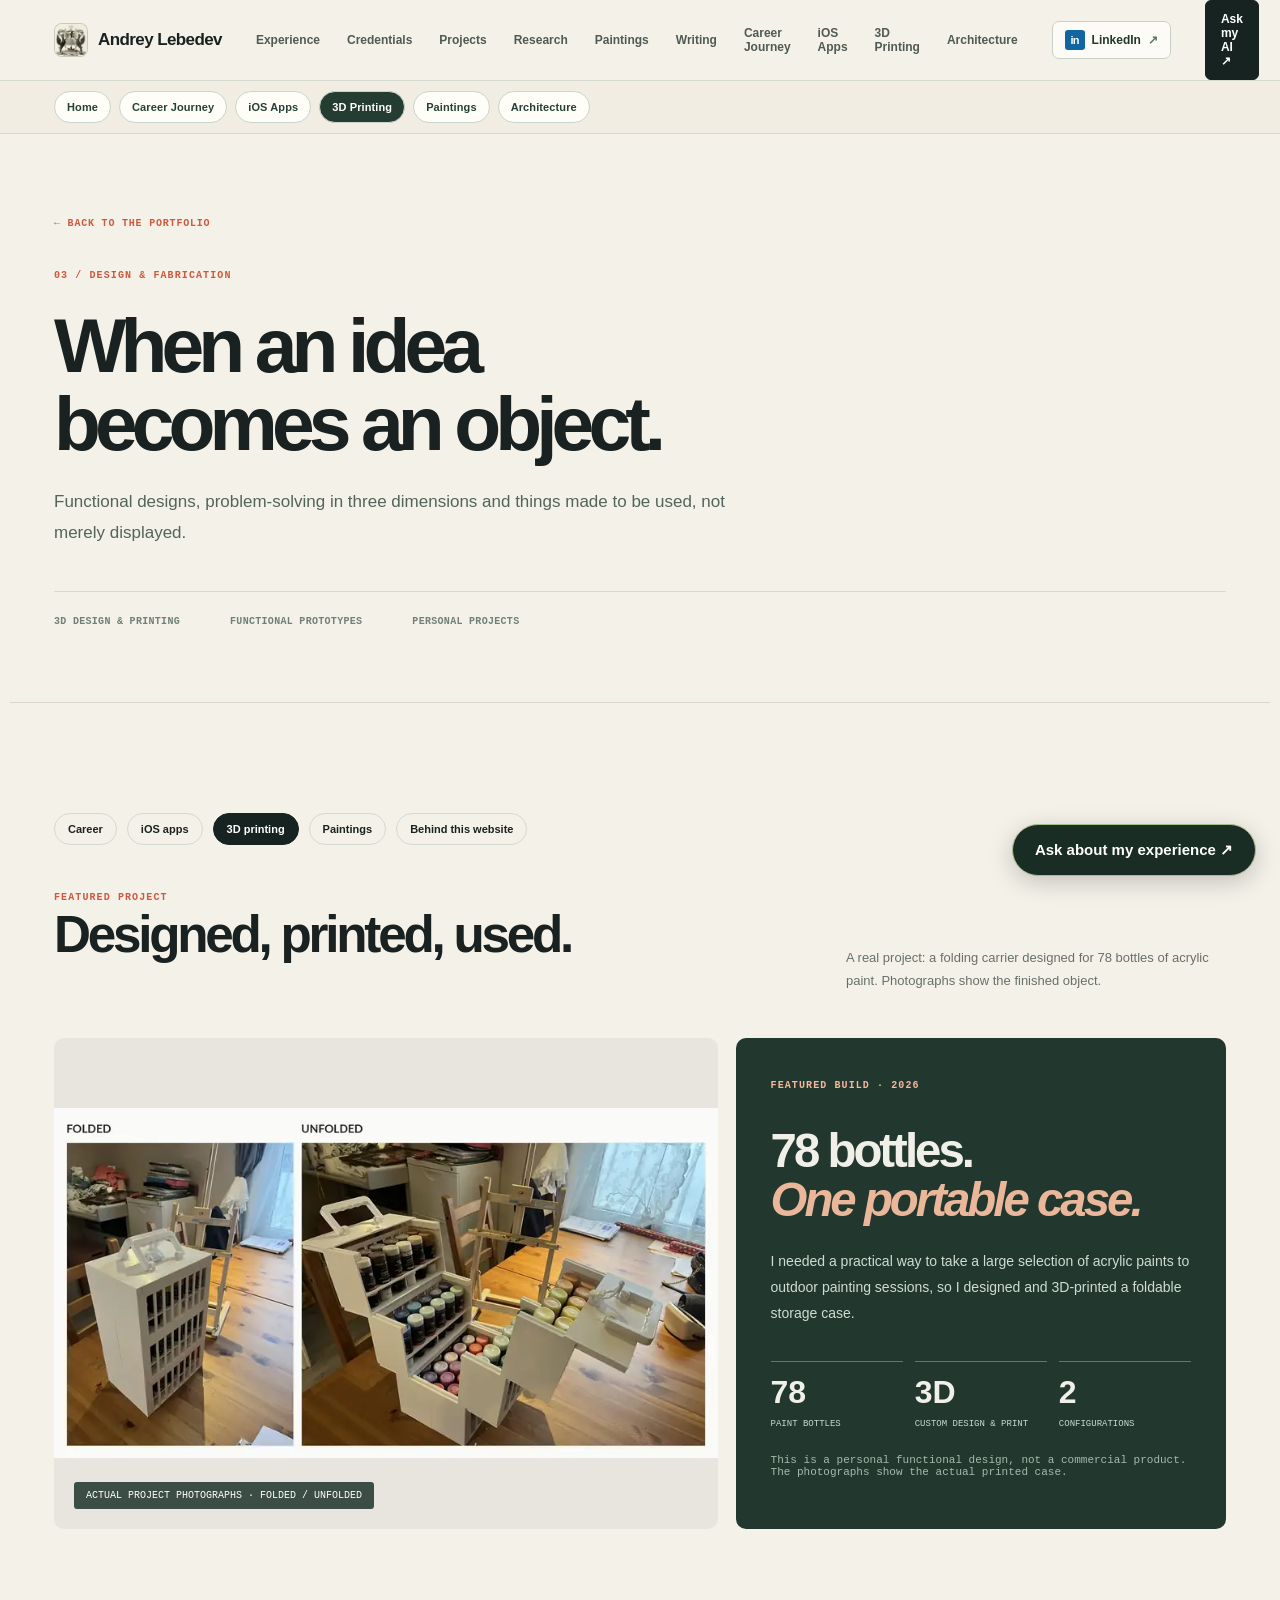
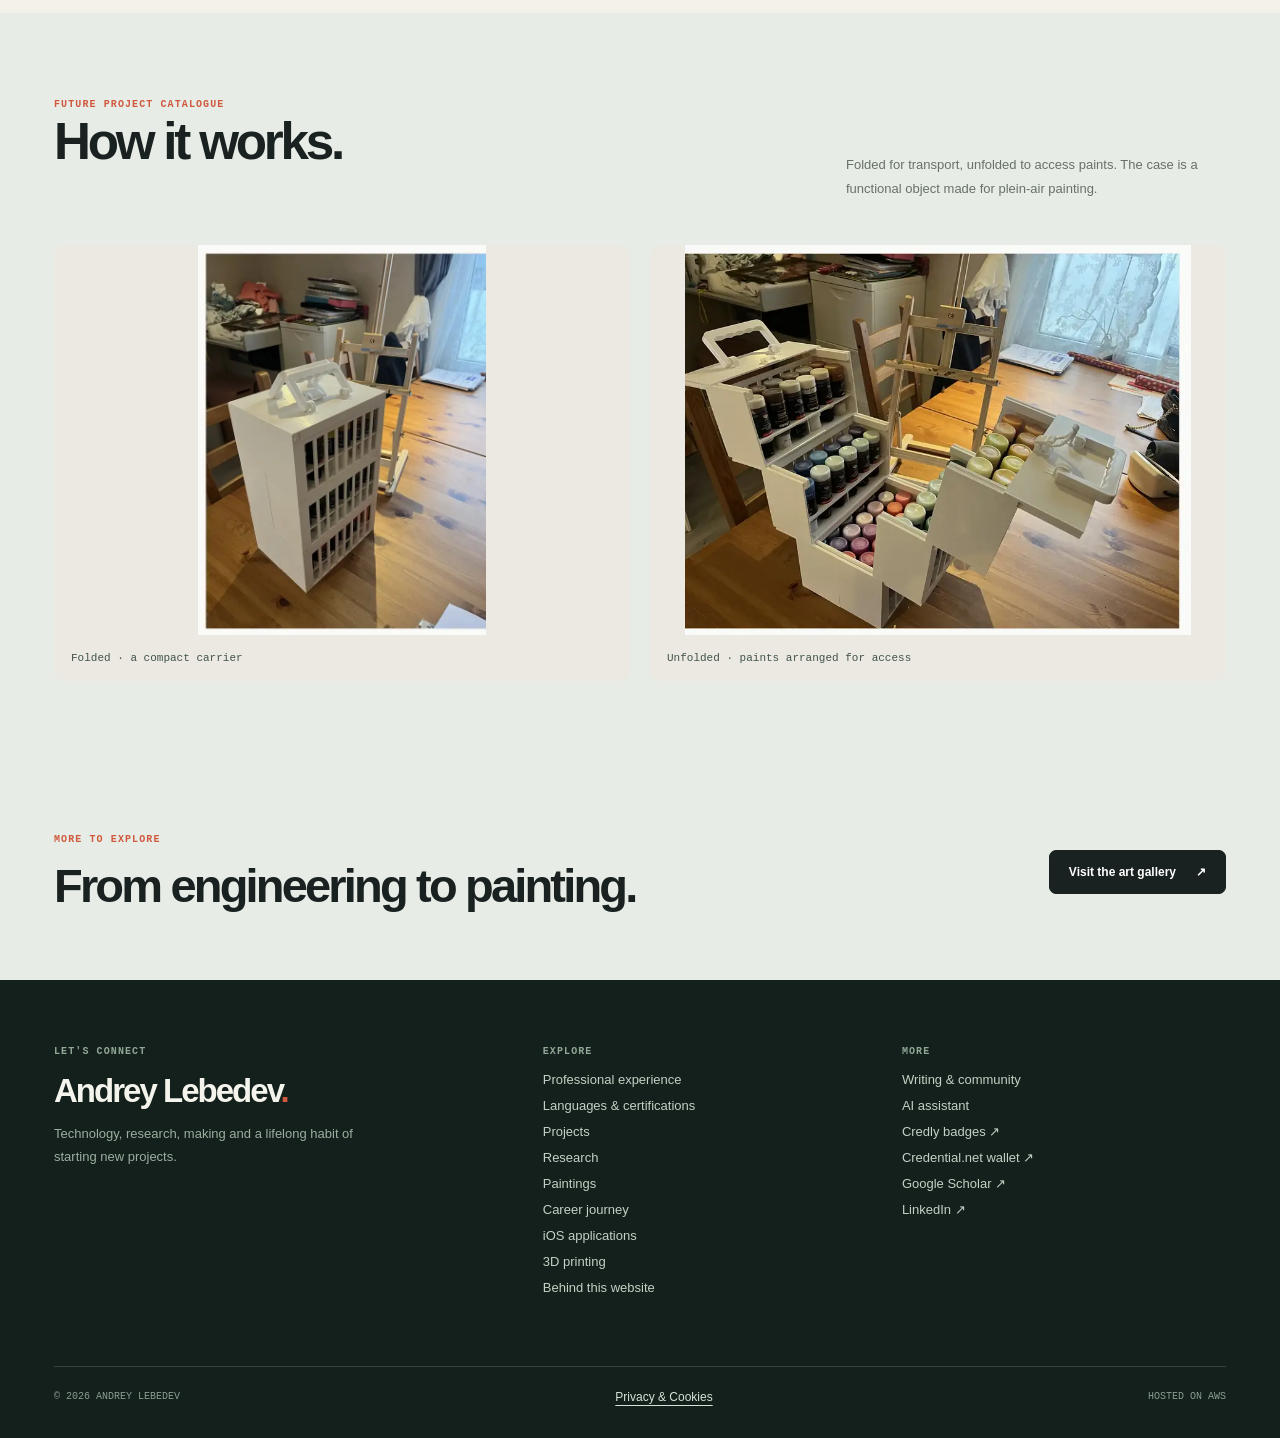
==== commit d3af121c: "Add privacy notice and persist verified email on chat records" ====
--- a/3d-printing.html
+++ b/3d-printing.html
@@ -1,7 +1,9 @@
 <!DOCTYPE html>
 
 <html lang="en"><head><meta charset="utf-8"/><meta content="width=device-width,initial-scale=1" name="viewport"/><meta content="#f4f1e9" name="theme-color"/><meta content="Functional 3D-printed designs and workshop projects by Andrey Lebedev." name="description"/><title>3D Printing | Andrey Lebedev</title><link href="assets/styles-3bea09bef80b.css" rel="stylesheet"/><link rel="stylesheet" href="assets/chat.css"/>
+<script defer src="assets/auth.js"></script>
 <script defer src="assets/chat.js"></script>
+<link rel="stylesheet" href="assets/privacy.css"/>
 </head><body><header>
 <div class="wrap nav">
 <a aria-label="Andrey Lebedev, home" class="logo" href="index.html#home"><span class="logo-box"><img alt="" decoding="async" height="34" src="assets/heraldic-crest.webp" width="34"/></span> Andrey Lebedev</a>
@@ -13,7 +15,7 @@
 </div>
 </header><div class="site-directory"><nav aria-label="Portfolio pages" class="wrap"><a href="index.html#home">Home</a><a href="career.html">Career Journey</a><a href="apps.html">iOS Apps</a><a aria-current="page" href="3d-printing.html">3D Printing</a><a href="art.html">Paintings</a><a href="behind-the-site.html">Architecture</a></nav></div><main><section class="page-hero wrap"><a class="backlink" href="index.html#projects">← BACK TO THE PORTFOLIO</a><div class="eyebrow" style="margin-top:38px">03 / DESIGN &amp; FABRICATION</div><h1>When an idea<br/>becomes an object.</h1><p class="lede">Functional designs, problem-solving in three dimensions and things made to be used, not merely displayed.</p><div class="page-meta"><span>3D DESIGN &amp; PRINTING</span><span>FUNCTIONAL PROTOTYPES</span><span>PERSONAL PROJECTS</span></div></section>
 <section class="page-section"><div class="wrap"><nav aria-label="Explore portfolio pages" class="sub-nav"><a href="career.html">Career</a><a href="apps.html">iOS apps</a><a aria-current="page" href="3d-printing.html">3D printing</a><a href="art.html">Paintings</a><a href="behind-the-site.html">Behind this website</a></nav><div class="split-head"><div><div class="eyebrow">FEATURED PROJECT</div><h2>Designed, printed, used.</h2></div><p>A real project: a folding carrier designed for 78 bottles of acrylic paint. Photographs show the finished object.</p></div><div class="real-case"><div class="case-photo-hero"><img alt="Actual 3D-printed acrylic paint case in folded and unfolded configurations" loading="lazy" src="assets/image-a6e6b68462f2e61e.webp"/><span class="real-photo-label">ACTUAL PROJECT PHOTOGRAPHS · FOLDED / UNFOLDED</span></div><div class="real-case-content"><div class="eyebrow">FEATURED BUILD · 2026</div><h2>78 bottles.<br/><em>One portable case.</em></h2><p>I needed a practical way to take a large selection of acrylic paints to outdoor painting sessions, so I designed and 3D-printed a foldable storage case.</p><div class="spec-row"><span><b>78</b><small>PAINT BOTTLES</small></span><span><b>3D</b><small>CUSTOM DESIGN &amp; PRINT</small></span><span><b>2</b><small>CONFIGURATIONS</small></span></div><p class="case-caption">This is a personal functional design, not a commercial product. The photographs show the actual printed case.</p></div></div></div></section>
-<section class="page-section page-section-soft"><div class="wrap"><div class="split-head"><div><div class="eyebrow">FUTURE PROJECT CATALOGUE</div><h2>How it works.</h2></div><p>Folded for transport, unfolded to access paints. The case is a functional object made for plein-air painting.</p></div><div class="build-detail-grid"><figure><img alt="Folded 3D-printed paint case" loading="lazy" src="assets/image-3a86dd794a1996c5.webp"/><figcaption>Folded · a compact carrier</figcaption></figure><figure><img alt="Unfolded 3D-printed paint case revealing its paint storage" loading="lazy" src="assets/image-3938603abb410a23.webp"/><figcaption>Unfolded · paints arranged for access</figcaption></figure></div></div></section><section class="final-cta"><div class="wrap final-cta-inner"><div><div class="eyebrow accent">MORE TO EXPLORE</div><h2>From engineering to painting.</h2></div><a class="btn btn-primary" href="art.html">Visit the art gallery <span>↗</span></a></div></section></main><footer class="footer"><div class="wrap"><div class="footer-grid"><div><div class="eyebrow" style="color:#91a897">LET'S CONNECT</div><h2>Andrey Lebedev<span class="accent">.</span></h2><p>Technology, research, making and a lifelong habit of starting new projects.</p></div><div><div class="eyebrow" style="color:#91a897">EXPLORE</div><ul><li><a href="index.html#experience">Professional experience</a></li><li><a href="index.html#credentials">Languages &amp; certifications</a></li><li><a href="index.html#projects">Projects</a></li><li><a href="index.html#research">Research</a></li><li><a href="art.html">Paintings</a></li><li><a href="career.html">Career journey</a></li><li><a href="apps.html">iOS applications</a></li><li><a href="3d-printing.html">3D printing</a></li><li><a href="behind-the-site.html">Behind this website</a></li></ul></div><div><div class="eyebrow" style="color:#91a897">MORE</div><ul><li><a href="index.html#writing">Writing &amp; community</a></li><li><a href="index.html#assistant">AI assistant</a></li><li><a href="https://www.credly.com/users/andrey-lebedev.076a3905/badges/credly" rel="noopener noreferrer" target="_blank">Credly badges ↗</a></li><li><a href="https://www.credential.net/profile/andreylebedev208833/wallet" rel="noopener noreferrer" target="_blank">Credential.net wallet ↗</a></li><li><a href="https://scholar.google.com/citations?user=SfSFFIIAAAAJ&amp;hl=en" rel="noopener noreferrer" target="_blank">Google Scholar ↗</a></li><li><a href="https://www.linkedin.com/in/andremoniy/" rel="noopener noreferrer" target="_blank">LinkedIn ↗</a></li></ul></div></div><div class="footer-bottom"><span>© 2026 ANDREY LEBEDEV</span><span>HOSTED ON AWS</span></div></div></footer><script>document.addEventListener('DOMContentLoaded',()=>{
+<section class="page-section page-section-soft"><div class="wrap"><div class="split-head"><div><div class="eyebrow">FUTURE PROJECT CATALOGUE</div><h2>How it works.</h2></div><p>Folded for transport, unfolded to access paints. The case is a functional object made for plein-air painting.</p></div><div class="build-detail-grid"><figure><img alt="Folded 3D-printed paint case" loading="lazy" src="assets/image-3a86dd794a1996c5.webp"/><figcaption>Folded · a compact carrier</figcaption></figure><figure><img alt="Unfolded 3D-printed paint case revealing its paint storage" loading="lazy" src="assets/image-3938603abb410a23.webp"/><figcaption>Unfolded · paints arranged for access</figcaption></figure></div></div></section><section class="final-cta"><div class="wrap final-cta-inner"><div><div class="eyebrow accent">MORE TO EXPLORE</div><h2>From engineering to painting.</h2></div><a class="btn btn-primary" href="art.html">Visit the art gallery <span>↗</span></a></div></section></main><footer class="footer"><div class="wrap"><div class="footer-grid"><div><div class="eyebrow" style="color:#91a897">LET'S CONNECT</div><h2>Andrey Lebedev<span class="accent">.</span></h2><p>Technology, research, making and a lifelong habit of starting new projects.</p></div><div><div class="eyebrow" style="color:#91a897">EXPLORE</div><ul><li><a href="index.html#experience">Professional experience</a></li><li><a href="index.html#credentials">Languages &amp; certifications</a></li><li><a href="index.html#projects">Projects</a></li><li><a href="index.html#research">Research</a></li><li><a href="art.html">Paintings</a></li><li><a href="career.html">Career journey</a></li><li><a href="apps.html">iOS applications</a></li><li><a href="3d-printing.html">3D printing</a></li><li><a href="behind-the-site.html">Behind this website</a></li></ul></div><div><div class="eyebrow" style="color:#91a897">MORE</div><ul><li><a href="index.html#writing">Writing &amp; community</a></li><li><a href="index.html#assistant">AI assistant</a></li><li><a href="https://www.credly.com/users/andrey-lebedev.076a3905/badges/credly" rel="noopener noreferrer" target="_blank">Credly badges ↗</a></li><li><a href="https://www.credential.net/profile/andreylebedev208833/wallet" rel="noopener noreferrer" target="_blank">Credential.net wallet ↗</a></li><li><a href="https://scholar.google.com/citations?user=SfSFFIIAAAAJ&amp;hl=en" rel="noopener noreferrer" target="_blank">Google Scholar ↗</a></li><li><a href="https://www.linkedin.com/in/andremoniy/" rel="noopener noreferrer" target="_blank">LinkedIn ↗</a></li></ul></div></div><div class="footer-bottom"><span>© 2026 ANDREY LEBEDEV</span><a class="privacy-footer-link" href="privacy.html">Privacy &amp; Cookies</a><span>HOSTED ON AWS</span></div></div></footer><script>document.addEventListener('DOMContentLoaded',()=>{
  const nav=document.getElementById('navLinks'); const toggle=document.getElementById('mobileToggle');
  if(nav&&toggle){toggle.addEventListener('click',()=>{const opened=nav.classList.toggle('open');toggle.setAttribute('aria-expanded',String(opened));toggle.textContent=opened?'×':'☰';});nav.querySelectorAll('a').forEach(a=>a.addEventListener('click',()=>{nav.classList.remove('open');toggle.setAttribute('aria-expanded','false');toggle.textContent='☰';}));}
  const questions={leadership:['Has he led engineering teams?','Yes. He led the software development department at Intelinfo and served as Chapter Lead Engineer at ING Luxembourg.'],cloud:['Has he used AWS professionally?','Yes. His professional experience includes AWS work at ARHS, Ingenico and 3D Issue, as well as AWS-related architecture work.'],research:['Does he have academic experience?','Yes. He earned a PhD in Computer Science and held research and university teaching positions.']};
--- a/assets/chat.css
+++ b/assets/chat.css
@@ -5,3 +5,4 @@
 @media(max-width:600px){.cv-chat{right:16px;bottom:84px}.cv-chat-launcher{right:16px;bottom:16px}}
 
 .cv-chat .bot-avatar{color:#192d25}.cv-chat form{flex-shrink:0}
+.cv-chat-signin{display:block;margin-top:12px;padding:10px 14px;border:0;border-radius:8px;background:#192d25;color:white;font:inherit}.cv-chat header button[aria-label="Sign out"]{font-size:11px}.cv-chat button[hidden]{display:none}
--- a/assets/privacy.css
+++ b/assets/privacy.css
@@ -0,0 +1,37 @@
+.footer-bottom { flex-wrap: wrap; align-items: center; }
+.footer-bottom .privacy-footer-link { color: #d6e1d7; font-family: var(--font); font-size: 12px; text-decoration: underline; text-underline-offset: 4px; }
+.footer-bottom .privacy-footer-link:hover { color: #fff; }
+.privacy-footer-link:focus-visible, .privacy-content a:focus-visible, .privacy-index a:focus-visible { outline: 2px solid var(--accent); outline-offset: 4px; }
+.privacy-hero .lede { max-width: 780px; }
+.privacy-highlights { display: grid; grid-template-columns: repeat(3, minmax(0, 1fr)); gap: 18px; margin-bottom: 48px; }
+.privacy-highlights article { padding: 24px; background: var(--paper); border: 1px solid var(--line); border-radius: 12px; }
+.privacy-highlights h2 { font-size: 20px; letter-spacing: -.03em; margin: 0 0 10px; }
+.privacy-highlights p { color: var(--muted); line-height: 1.75; font-size: 14px; margin: 0; }
+.privacy-layout { display: grid; grid-template-columns: 230px minmax(0, 1fr); gap: 65px; align-items: start; }
+.privacy-index { position: sticky; top: 145px; padding: 22px 0; border-top: 1px solid var(--line); border-bottom: 1px solid var(--line); }
+.privacy-index strong { display: block; margin-bottom: 12px; }
+.privacy-index a { display: block; padding: 8px 0; color: var(--green); font-size: 14px; }
+.privacy-content { min-width: 0; }
+.privacy-content section { margin: 0 0 40px; padding-bottom: 28px; border-bottom: 1px solid var(--line); scroll-margin-top: 145px; }
+.privacy-content h2 { font-size: 27px; letter-spacing: -.04em; line-height: 1.25; margin: 0 0 18px; }
+.privacy-content h3 { font-size: 18px; margin: 24px 0 10px; }
+.privacy-content p, .privacy-content li { font-size: 15px; line-height: 1.85; color: var(--muted); }
+.privacy-content p { margin: 0 0 15px; }
+.privacy-content li { margin-bottom: 8px; }
+.privacy-content a { color: var(--green); text-decoration: underline; text-underline-offset: 3px; overflow-wrap: anywhere; }
+.privacy-table-wrap { overflow-x: auto; margin: 22px 0; }
+.privacy-content table { width: 100%; border-collapse: collapse; text-align: left; font-size: 13px; }
+.privacy-content th, .privacy-content td { padding: 14px 12px; border-bottom: 1px solid var(--line); vertical-align: top; line-height: 1.75; }
+.privacy-content th { background: #e9eee7; color: var(--green); }
+.privacy-content td { color: var(--muted); }
+.privacy-content td:first-child { color: var(--ink); font-weight: 600; min-width: 145px; }
+.privacy-contact { background: #e9eee7; padding: 22px; border-radius: 10px; }
+.privacy-contact p:last-child { margin-bottom: 0; }
+.privacy-callback-link { display: inline-block; margin: 28px 0; color: var(--green); text-decoration: underline; text-underline-offset: 4px; }
+@media (max-width: 780px) {
+  .privacy-highlights { grid-template-columns: 1fr; }
+  .privacy-layout { grid-template-columns: 1fr; gap: 32px; }
+  .privacy-index { position: static; }
+  .privacy-index a { display: inline-block; margin-right: 18px; }
+  .privacy-content h2 { font-size: 25px; }
+}
